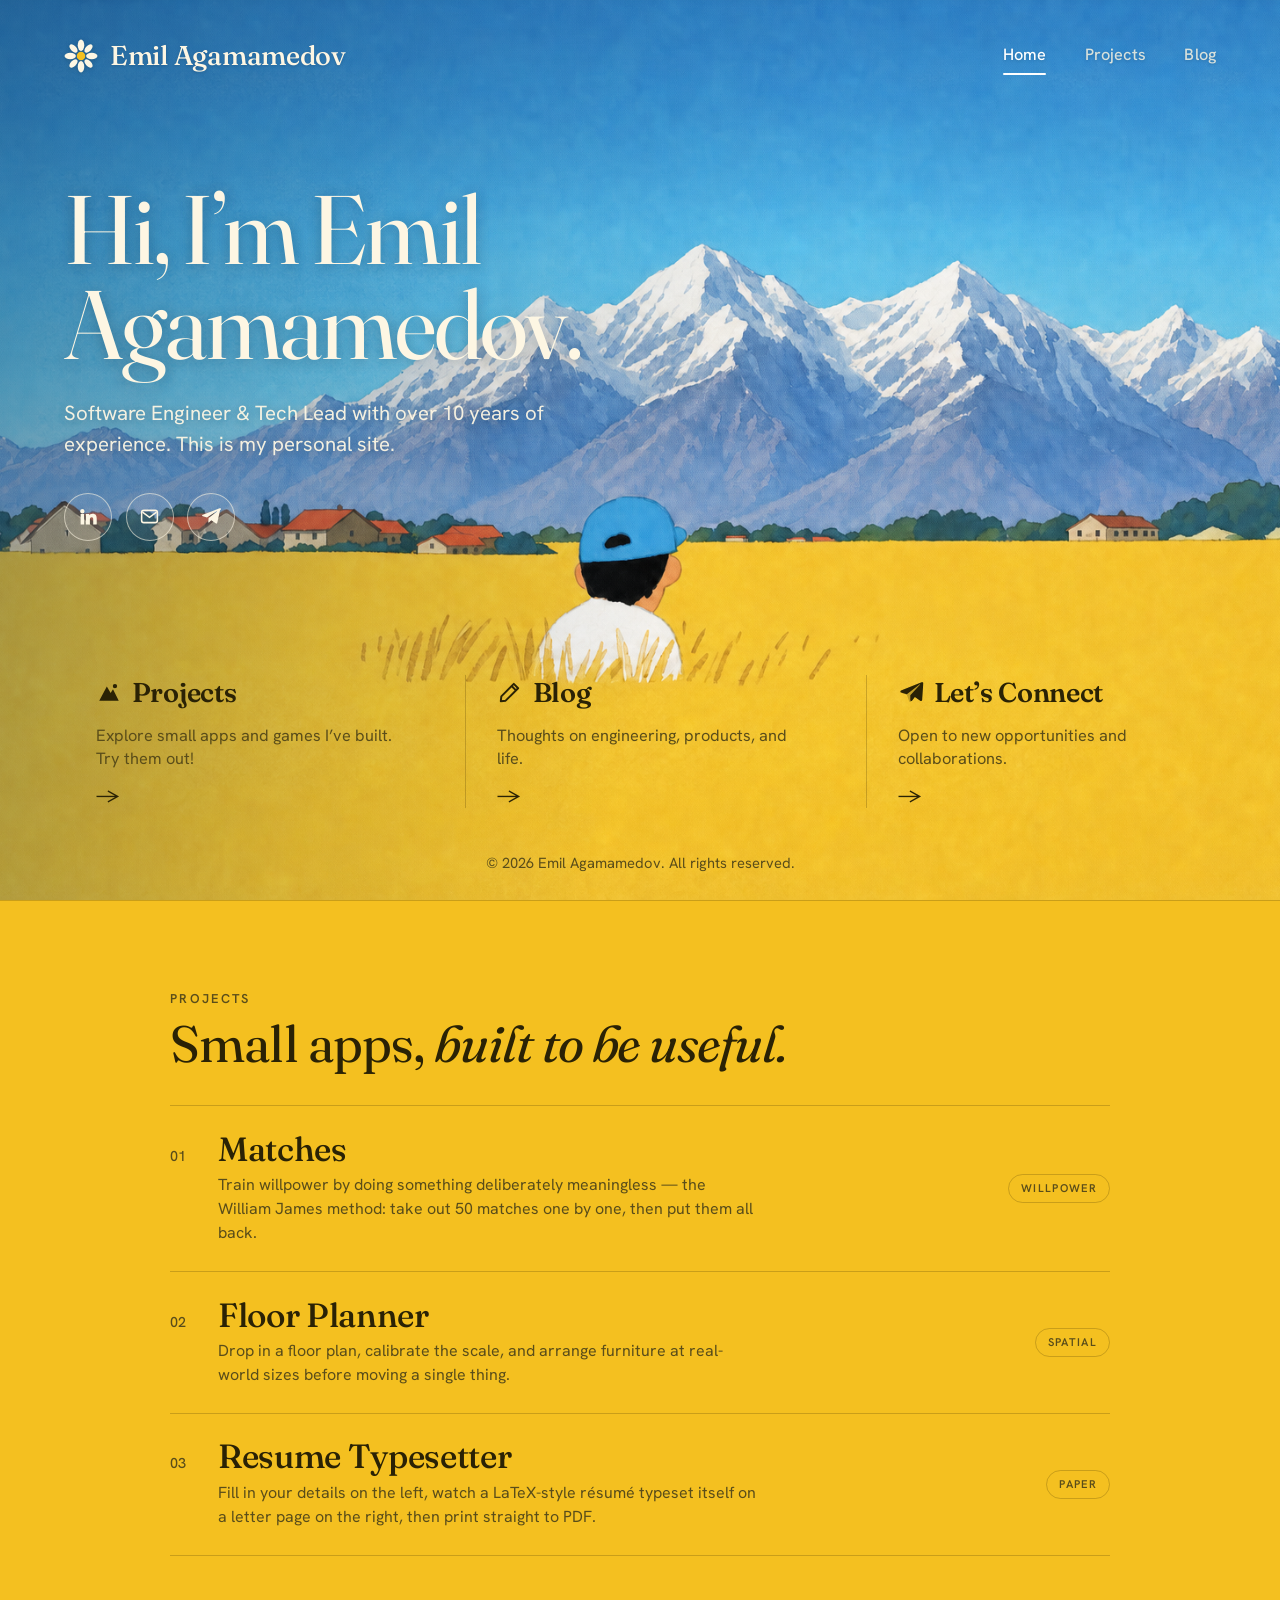
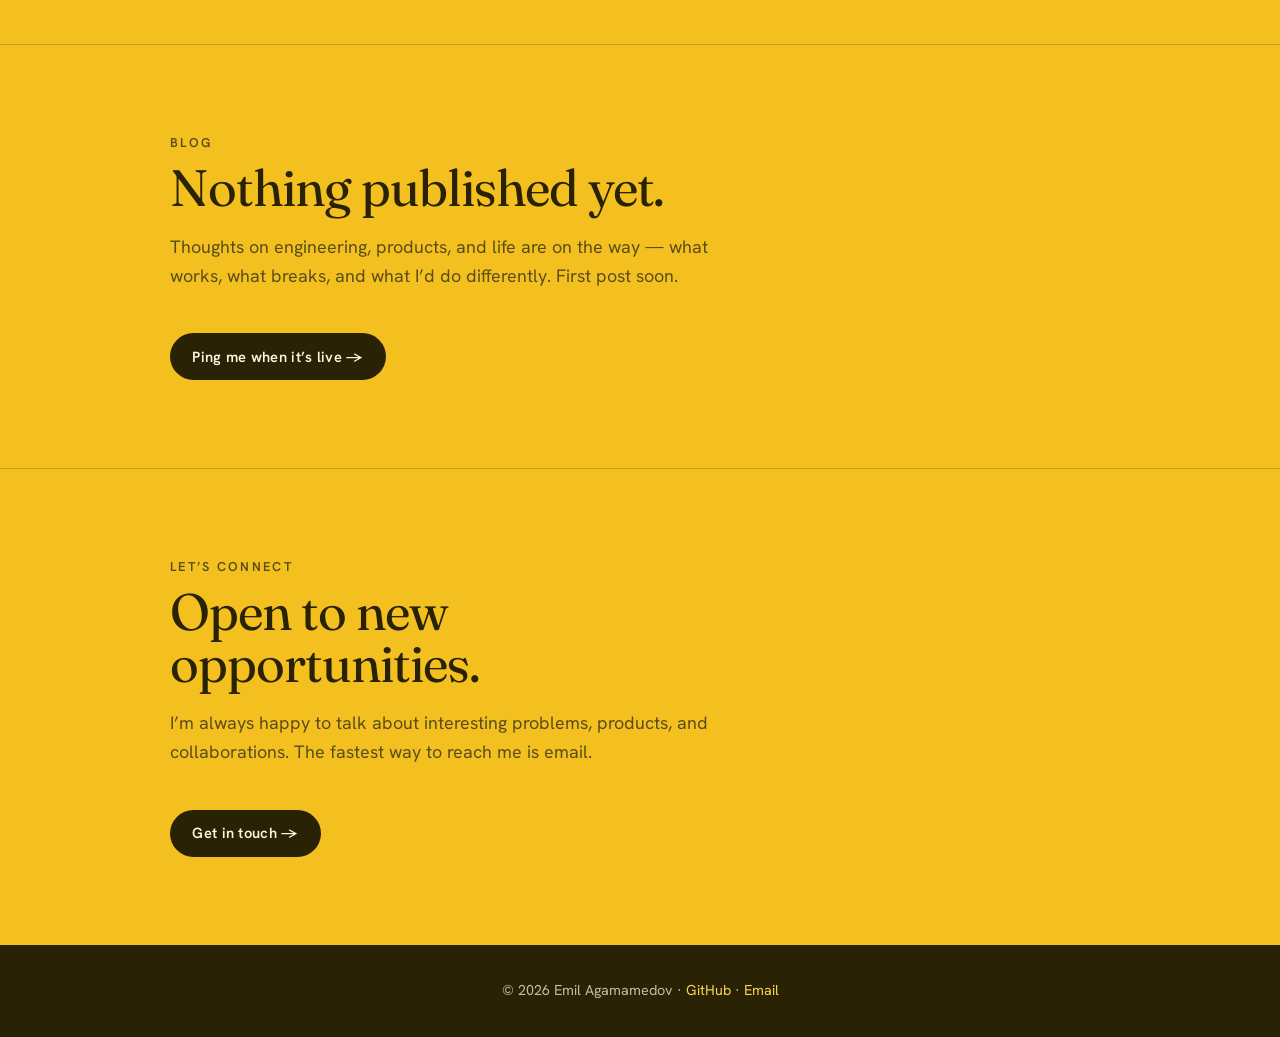
==== index.html @ b5682367 "Use painted illustration as hero background Co-Authored-By: Claude Opus 4.8 <noreply@anthropic.com>" ====
<!DOCTYPE html>
<html lang="en">
<head>
  <meta charset="UTF-8" />
  <meta name="viewport" content="width=device-width, initial-scale=1.0" />
  <title>Emil Agamamedov — Software Engineer</title>
  <meta name="description" content="Emil Agamamedov, Software Engineer with over 10 years of experience. Personal site with small web apps and a blog." />
  <link rel="preconnect" href="https://fonts.googleapis.com" />
  <link rel="preconnect" href="https://fonts.gstatic.com" crossorigin />
  <link href="https://fonts.googleapis.com/css2?family=Fraunces:ital,opsz,wght@0,9..144,400;0,9..144,500;0,9..144,600;1,9..144,400&family=Hanken+Grotesk:wght@400;500;600&display=swap" rel="stylesheet" />
  <style>
    :root {
      --sky-1: #2f8fce;
      --sky-2: #4aa3d8;
      --sky-3: #7cc0e4;
      --gold: #f4c020;
      --gold-deep: #e8ad12;
      --gold-pale: #f7d24f;
      --ink: #2a2205;
      --ink-soft: #5a4d1a;
      --cream: #fdf6e3;
      --line-gold: rgba(90, 70, 8, 0.28);
      --ff-display: "Fraunces", Georgia, serif;
      --ff-body: "Hanken Grotesk", system-ui, sans-serif;
    }
    * { box-sizing: border-box; }
    html { -webkit-text-size-adjust: 100%; scroll-behavior: smooth; }
    body {
      margin: 0;
      color: var(--ink);
      font-family: var(--ff-body);
      font-size: 17px;
      line-height: 1.5;
      background: var(--gold);
      -webkit-font-smoothing: antialiased;
      text-rendering: optimizeLegibility;
    }
    a { color: inherit; }

    /* ---------- HERO ---------- */
    .hero {
      position: relative;
      min-height: 100svh;
      display: flex;
      flex-direction: column;
      overflow: hidden;
      isolation: isolate;
      background-image: url("assets/background.png");
      background-size: cover;
      background-position: center top;
      background-repeat: no-repeat;
    }
    /* readability scrims: darken the sky top-left, warm the gold band */
    .hero::before {
      content: "";
      position: absolute; inset: 0; z-index: 0;
      pointer-events: none;
      background:
        linear-gradient(105deg, rgba(20, 60, 95, 0.42) 0%, rgba(20, 60, 95, 0.12) 34%, rgba(20, 60, 95, 0) 55%),
        linear-gradient(180deg, rgba(20, 60, 95, 0.22) 0%, rgba(20, 60, 95, 0) 26%);
    }

    /* ---------- top nav ---------- */
    .nav {
      position: relative;
      z-index: 3;
      display: flex;
      align-items: center;
      justify-content: space-between;
      gap: 1rem;
      padding: clamp(1.3rem, 3.4vw, 2.2rem) clamp(1.4rem, 5vw, 4rem);
    }
    .brand {
      display: inline-flex;
      align-items: center;
      gap: 0.75rem;
      text-decoration: none;
      color: var(--cream);
    }
    .brand svg { width: 34px; height: 34px; flex: none; filter: drop-shadow(0 1px 2px rgba(0,0,0,.18)); }
    .brand span {
      font-family: var(--ff-display);
      font-weight: 500;
      font-size: clamp(1.35rem, 2.4vw, 1.7rem);
      letter-spacing: -0.01em;
      text-shadow: 0 1px 3px rgba(20, 45, 70, 0.25);
    }
    .menu { display: flex; align-items: center; gap: clamp(1.4rem, 3vw, 3rem); }
    .menu a {
      text-decoration: none;
      color: rgba(253, 246, 227, 0.82);
      font-weight: 500;
      font-size: 1.02rem;
      letter-spacing: 0.01em;
      padding: 0.2rem 0;
      position: relative;
      text-shadow: 0 1px 3px rgba(20, 45, 70, 0.22);
      transition: color 0.2s ease;
    }
    .menu a:hover { color: #fff; }
    .menu a[aria-current="page"] { color: #fff; }
    .menu a::after {
      content: "";
      position: absolute; left: 0; right: 0; bottom: -4px; height: 2px;
      background: currentColor; border-radius: 2px;
      transform: scaleX(0); transform-origin: center;
      transition: transform 0.28s cubic-bezier(0.2,0.7,0.2,1);
    }
    .menu a:hover::after, .menu a[aria-current="page"]::after { transform: scaleX(1); }

    /* ---------- hero copy ---------- */
    .hero-body {
      position: relative;
      z-index: 3;
      flex: 1;
      padding: clamp(1rem, 4vw, 2.4rem) clamp(1.4rem, 5vw, 4rem) 0;
    }
    .hero-title {
      margin: clamp(1rem, 4vw, 2rem) 0 0;
      max-width: 12ch;
      font-family: var(--ff-display);
      font-optical-sizing: auto;
      font-weight: 400;
      font-size: clamp(2.9rem, 7.6vw, 6.4rem);
      line-height: 0.98;
      letter-spacing: -0.02em;
      color: var(--cream);
      text-shadow: 0 2px 14px rgba(18, 42, 66, 0.32);
    }
    .hero-sub {
      margin: clamp(1.1rem, 2.6vw, 1.6rem) 0 0;
      max-width: 30rem;
      font-size: clamp(1.05rem, 1.7vw, 1.28rem);
      line-height: 1.5;
      color: rgba(253, 246, 227, 0.94);
      text-shadow: 0 1px 8px rgba(18, 42, 66, 0.3);
    }
    .socials {
      display: flex;
      gap: 0.85rem;
      margin-top: clamp(1.5rem, 3vw, 2.1rem);
    }
    .socials a {
      display: grid;
      place-items: center;
      width: 48px; height: 48px;
      border-radius: 50%;
      color: var(--cream);
      border: 1.5px solid rgba(253, 246, 227, 0.55);
      background: rgba(255, 255, 255, 0.08);
      -webkit-backdrop-filter: blur(2px);
      backdrop-filter: blur(2px);
      transition: transform 0.2s ease, background 0.2s ease, border-color 0.2s ease;
    }
    .socials a:hover {
      transform: translateY(-3px);
      background: rgba(255, 255, 255, 0.2);
      border-color: rgba(253, 246, 227, 0.9);
    }
    .socials svg { width: 21px; height: 21px; }

    /* ---------- feature cards on the gold band ---------- */
    .cards {
      position: relative;
      z-index: 3;
      display: grid;
      grid-template-columns: repeat(3, 1fr);
      gap: clamp(1.4rem, 4vw, 3.4rem);
      align-items: start;
      padding: clamp(2rem, 5vw, 3rem) clamp(1.4rem, 5vw, 4rem) clamp(1.4rem, 3vw, 2rem);
    }
    .card {
      position: relative;
      display: block;
      text-decoration: none;
      color: var(--ink);
      padding-left: clamp(1.2rem, 3vw, 2rem);
    }
    .cards .card + .card::before {
      content: "";
      position: absolute;
      left: 0; top: 0.2rem; bottom: 0.2rem;
      width: 1px;
      background: var(--line-gold);
    }
    .card-head {
      display: flex;
      align-items: center;
      gap: 0.6rem;
      margin-bottom: 0.7rem;
    }
    .card-head svg { width: 26px; height: 26px; flex: none; }
    .card-head h3 {
      margin: 0;
      font-family: var(--ff-display);
      font-weight: 600;
      font-size: clamp(1.35rem, 2.4vw, 1.7rem);
      letter-spacing: -0.01em;
    }
    .card p {
      margin: 0;
      max-width: 20rem;
      font-size: 1.02rem;
      line-height: 1.45;
      color: var(--ink-soft);
    }
    .card .go {
      display: inline-block;
      margin-top: 0.9rem;
      font-size: 1.35rem;
      line-height: 1;
      transform: translateX(0);
      transition: transform 0.28s cubic-bezier(0.2,0.7,0.2,1);
    }
    .card:hover .go { transform: translateX(7px); }

    .hero-footer {
      position: relative;
      z-index: 3;
      text-align: center;
      padding: 0.6rem 1rem clamp(1.1rem, 2.5vw, 1.6rem);
      font-size: 0.92rem;
      color: var(--ink-soft);
    }

    /* ---------- projects / blog / connect sections ---------- */
    .section {
      background: var(--gold);
      border-top: 1px solid var(--line-gold);
      padding: clamp(3rem, 8vw, 5.5rem) clamp(1.4rem, 5vw, 4rem);
    }
    .section-inner { max-width: 940px; margin: 0 auto; }
    .kicker {
      margin: 0 0 0.6rem;
      font-weight: 600;
      font-size: 0.8rem;
      letter-spacing: 0.18em;
      text-transform: uppercase;
      color: var(--ink-soft);
    }
    .section h2 {
      margin: 0 0 clamp(1.4rem, 3vw, 2.2rem);
      font-family: var(--ff-display);
      font-weight: 400;
      font-size: clamp(2.1rem, 5vw, 3.2rem);
      line-height: 1.02;
      letter-spacing: -0.02em;
      color: var(--ink);
    }
    .section h2 em { font-style: italic; }

    .entry {
      position: relative;
      display: grid;
      grid-template-columns: auto 1fr auto;
      align-items: baseline;
      column-gap: clamp(1rem, 4vw, 2rem);
      padding: clamp(1.2rem, 3vw, 1.6rem) 0;
      border-top: 1px solid var(--line-gold);
      text-decoration: none;
      color: var(--ink);
      transition: padding-left 0.32s cubic-bezier(0.2,0.7,0.2,1);
    }
    .entry:last-child { border-bottom: 1px solid var(--line-gold); }
    .entry:hover { padding-left: 0.7rem; }
    .entry-no {
      font-variant-numeric: tabular-nums;
      font-weight: 500;
      font-size: 0.9rem;
      color: var(--ink-soft);
      padding-top: 0.5rem;
    }
    .entry-name {
      display: block;
      font-family: var(--ff-display);
      font-weight: 500;
      font-size: clamp(1.5rem, 4vw, 2.1rem);
      line-height: 1.05;
      letter-spacing: -0.01em;
    }
    .entry-desc {
      display: block;
      margin-top: 0.4rem;
      font-size: 1rem;
      line-height: 1.5;
      color: var(--ink-soft);
      max-width: 34rem;
    }
    .entry-tag {
      align-self: center;
      font-weight: 600;
      font-size: 0.7rem;
      letter-spacing: 0.12em;
      text-transform: uppercase;
      color: var(--ink-soft);
      border: 1px solid var(--line-gold);
      border-radius: 999px;
      padding: 0.32rem 0.75rem;
      white-space: nowrap;
    }
    .entry .arrow {
      position: absolute; right: 0.1rem; top: 50%;
      transform: translateY(-50%) translateX(-6px);
      font-size: 1.2rem; color: var(--ink-soft); opacity: 0;
      transition: opacity 0.25s ease, transform 0.3s cubic-bezier(0.2,0.7,0.2,1);
    }
    .entry:hover .arrow { opacity: 1; transform: translateY(-50%) translateX(0); }
    @media (max-width: 620px) {
      .entry { grid-template-columns: auto 1fr; }
      .entry-tag { grid-column: 2; justify-self: start; margin-top: 0.6rem; }
      .entry .arrow { display: none; }
    }

    .prose { max-width: 34rem; font-size: 1.12rem; line-height: 1.62; color: var(--ink-soft); }
    .prose h2 { color: var(--ink); }
    .cta {
      display: inline-flex;
      align-items: center;
      gap: 0.5rem;
      margin-top: 1.6rem;
      font-weight: 600;
      font-size: 0.92rem;
      letter-spacing: 0.02em;
      text-decoration: none;
      color: var(--cream);
      background: var(--ink);
      border-radius: 999px;
      padding: 0.72rem 1.4rem;
      transition: transform 0.2s ease, background 0.2s ease;
    }
    .cta:hover { transform: translateY(-2px); background: #3a2f08; }

    .site-footer {
      background: var(--ink);
      color: rgba(253, 246, 227, 0.72);
      text-align: center;
      padding: 2.2rem 1.4rem;
      font-size: 0.9rem;
    }
    .site-footer a { color: var(--gold-pale); text-decoration: none; }
    .site-footer a:hover { text-decoration: underline; }

    @media (max-width: 780px) {
      .cards { grid-template-columns: 1fr; gap: 1.5rem; }
      .cards .card + .card::before { display: none; }
      .card { padding-left: 0; }
    }
    @media (max-width: 560px) {
      .menu { gap: 1rem; font-size: 0.95rem; }
      .brand span { font-size: 1.2rem; }
    }

    @media (prefers-reduced-motion: no-preference) {
      .reveal { opacity: 0; transform: translateY(14px); animation: rise 0.9s cubic-bezier(0.2,0.7,0.2,1) forwards; }
      @keyframes rise { to { opacity: 1; transform: none; } }
    }
  </style>
</head>
<body>

  <!-- ============ HERO ============ -->
  <header class="hero" id="home">
    <!-- nav -->
    <nav class="nav reveal">
      <a class="brand" href="#home" aria-label="Emil Agamamedov — home">
        <svg viewBox="0 0 24 24" fill="none" aria-hidden="true">
          <g fill="#fdf6e3">
            <ellipse cx="12" cy="4.4" rx="2.3" ry="4"/>
            <ellipse cx="12" cy="19.6" rx="2.3" ry="4"/>
            <ellipse cx="4.4" cy="12" rx="4" ry="2.3"/>
            <ellipse cx="19.6" cy="12" rx="4" ry="2.3"/>
            <ellipse cx="6.7" cy="6.7" rx="3.6" ry="2" transform="rotate(45 6.7 6.7)"/>
            <ellipse cx="17.3" cy="17.3" rx="3.6" ry="2" transform="rotate(45 17.3 17.3)"/>
            <ellipse cx="17.3" cy="6.7" rx="3.6" ry="2" transform="rotate(-45 17.3 6.7)"/>
            <ellipse cx="6.7" cy="17.3" rx="3.6" ry="2" transform="rotate(-45 6.7 17.3)"/>
          </g>
          <circle cx="12" cy="12" r="3" fill="#f4c020"/>
        </svg>
        <span>Emil Agamamedov</span>
      </a>
      <div class="menu">
        <a href="#home" aria-current="page">Home</a>
        <a href="#projects">Projects</a>
        <a href="#blog">Blog</a>
      </div>
    </nav>

    <!-- copy -->
    <div class="hero-body">
      <h1 class="hero-title reveal" style="animation-delay:.08s">Hi, I&rsquo;m Emil Agamamedov.</h1>
      <p class="hero-sub reveal" style="animation-delay:.16s">
        Software Engineer &amp; Tech Lead with over 10 years of experience. This is my personal site.
      </p>
      <div class="socials reveal" style="animation-delay:.24s">
        <a href="https://www.linkedin.com/in/emilagamam/" target="_blank" rel="noopener" aria-label="LinkedIn">
          <svg viewBox="0 0 24 24" fill="currentColor" aria-hidden="true"><path d="M4.98 3.5a2.5 2.5 0 1 1 0 5 2.5 2.5 0 0 1 0-5zM3 9h4v12H3V9zm6 0h3.8v1.7h.05c.53-.95 1.83-1.95 3.77-1.95 4.03 0 4.78 2.5 4.78 5.75V21h-4v-5.3c0-1.27-.02-2.9-1.77-2.9-1.77 0-2.04 1.38-2.04 2.8V21H9V9z"/></svg>
        </a>
        <a href="mailto:emilagamamedov@gmail.com" aria-label="Email">
          <svg viewBox="0 0 24 24" fill="none" stroke="currentColor" stroke-width="1.8" aria-hidden="true"><rect x="3" y="5" width="18" height="14" rx="2.5"/><path d="M4 7l8 6 8-6"/></svg>
        </a>
        <a href="https://t.me/emil_hacker" target="_blank" rel="noopener" aria-label="Telegram">
          <svg viewBox="0 0 24 24" fill="currentColor" aria-hidden="true"><path d="M21.9 4.3 18.6 19c-.24 1.1-.9 1.37-1.82.85l-5.03-3.7-2.43 2.34c-.27.27-.5.5-1.02.5l.36-5.14L18.02 6.5c.4-.36-.09-.56-.63-.2L6.85 13.2l-4.9-1.53c-1.07-.34-1.09-1.07.22-1.58l19.16-7.4c.89-.33 1.67.2 1.57 1.6z"/></svg>
        </a>
      </div>
    </div>

    <!-- feature cards -->
    <div class="cards reveal" style="animation-delay:.32s">
      <a class="card" href="#projects">
        <div class="card-head">
          <svg viewBox="0 0 24 24" fill="var(--ink)" aria-hidden="true"><path d="M3 20 10 7l3.5 6 2.2-3.6L21 20H3z"/><circle cx="17.5" cy="6.5" r="2"/></svg>
          <h3>Projects</h3>
        </div>
        <p>Explore small apps and games I&rsquo;ve built. Try them out!</p>
        <span class="go" aria-hidden="true">&rarr;</span>
      </a>
      <a class="card" href="#blog">
        <div class="card-head">
          <svg viewBox="0 0 24 24" fill="none" stroke="var(--ink)" stroke-width="1.8" stroke-linejoin="round" aria-hidden="true"><path d="M15.5 4.5l4 4L8 20l-4.5.5L4 16 15.5 4.5z"/><path d="M13.5 6.5l4 4"/></svg>
          <h3>Blog</h3>
        </div>
        <p>Thoughts on engineering, products, and life.</p>
        <span class="go" aria-hidden="true">&rarr;</span>
      </a>
      <a class="card" href="#connect">
        <div class="card-head">
          <svg viewBox="0 0 24 24" fill="var(--ink)" aria-hidden="true"><path d="M21.5 3 2.6 10.7c-.9.36-.86 1.66.06 1.96l5.5 1.78 2.1 6.2c.3.86 1.48.96 1.9.15l2.7-5.16 5.3 3.9c.72.53 1.75.12 1.9-.77L23 4.2c.16-.98-.7-1.6-1.5-1.2z" opacity=".25"/><path d="M21.9 3.1 2.9 10.6c-.86.34-.83 1.58.05 1.87l5.2 1.7 12-9.3c.2-.16.46.1.3.3l-9.1 9.9v4.4c0 .9 1.1 1.28 1.63.55l2.6-3.5 4.9 3.6c.7.5 1.68.1 1.82-.75L23.3 4.2c.16-.9-.63-1.46-1.4-1.1z"/></svg>
          <h3>Let&rsquo;s Connect</h3>
        </div>
        <p>Open to new opportunities and collaborations.</p>
        <span class="go" aria-hidden="true">&rarr;</span>
      </a>
    </div>

    <div class="hero-footer">© <span id="year"></span> Emil Agamamedov. All rights reserved.</div>
  </header>

  <!-- ============ PROJECTS ============ -->
  <section class="section" id="projects">
    <div class="section-inner">
      <p class="kicker">Projects</p>
      <h2>Small apps, <em>built to be useful.</em></h2>
      <div id="list"></div>
    </div>
  </section>

  <!-- ============ BLOG ============ -->
  <section class="section" id="blog">
    <div class="section-inner">
      <p class="kicker">Blog</p>
      <div class="prose">
        <h2 style="font-family:var(--ff-display);font-weight:400;font-size:clamp(2.1rem,5vw,3.2rem);line-height:1.02;letter-spacing:-0.02em;margin:0 0 1.1rem;">Nothing published yet.</h2>
        <p>Thoughts on engineering, products, and life are on the way — what works, what breaks, and what I&rsquo;d do differently. First post soon.</p>
        <a class="cta" href="mailto:emilagamamedov@gmail.com?subject=Notify%20me%20about%20the%20blog">Ping me when it&rsquo;s live &rarr;</a>
      </div>
    </div>
  </section>

  <!-- ============ CONNECT ============ -->
  <section class="section" id="connect">
    <div class="section-inner">
      <p class="kicker">Let&rsquo;s Connect</p>
      <div class="prose">
        <h2 style="font-family:var(--ff-display);font-weight:400;font-size:clamp(2.1rem,5vw,3.2rem);line-height:1.02;letter-spacing:-0.02em;margin:0 0 1.1rem;">Open to new opportunities.</h2>
        <p>I&rsquo;m always happy to talk about interesting problems, products, and collaborations. The fastest way to reach me is email.</p>
        <a class="cta" href="mailto:emilagamamedov@gmail.com?subject=Hello%20Emil">Get in touch &rarr;</a>
      </div>
    </div>
  </section>

  <footer class="site-footer">
    © <span id="year2"></span> Emil Agamamedov ·
    <a href="https://github.com/emilskra/my-mini-apps" target="_blank" rel="noopener">GitHub</a> ·
    <a href="mailto:emilagamamedov@gmail.com">Email</a>
  </footer>

  <script>
    // Add a new app by appending an entry here.
    const apps = [
      {
        name: "Matches",
        path: "matches/",
        tag: "Willpower",
        tagline: "Train willpower by doing something deliberately meaningless — the William James method: take out 50 matches one by one, then put them all back.",
      },
      {
        name: "Floor Planner",
        path: "floor_planner/floor-planner.html",
        tag: "Spatial",
        tagline: "Drop in a floor plan, calibrate the scale, and arrange furniture at real-world sizes before moving a single thing.",
      },
      {
        name: "Resume Typesetter",
        path: "resume_builder/",
        tag: "Paper",
        tagline: "Fill in your details on the left, watch a LaTeX-style résumé typeset itself on a letter page on the right, then print straight to PDF.",
      },
    ];

    const list = document.getElementById("list");
    apps.forEach((app, i) => {
      const a = document.createElement("a");
      a.className = "entry";
      a.href = app.path;
      a.innerHTML =
        '<span class="entry-no">' + String(i + 1).padStart(2, "0") + "</span>" +
        '<span class="entry-main">' +
          '<span class="entry-name">' + app.name + "</span>" +
          '<span class="entry-desc">' + app.tagline + "</span>" +
        "</span>" +
        (app.tag ? '<span class="entry-tag">' + app.tag + "</span>" : "") +
        '<span class="arrow" aria-hidden="true">&#8599;</span>';
      list.appendChild(a);
    });

    const y = new Date().getFullYear();
    document.getElementById("year").textContent = y;
    document.getElementById("year2").textContent = y;

    // highlight nav item in view
    const links = document.querySelectorAll(".menu a");
    const map = { home: "#home", projects: "#projects", blog: "#blog" };
    const io = new IntersectionObserver((entries) => {
      entries.forEach((e) => {
        if (!e.isIntersecting) return;
        const id = "#" + e.target.id;
        links.forEach((l) => {
          if (l.getAttribute("href") === id) l.setAttribute("aria-current", "page");
          else if (Object.values(map).includes(l.getAttribute("href"))) l.removeAttribute("aria-current");
        });
      });
    }, { rootMargin: "-45% 0px -45% 0px" });
    ["home", "projects", "blog"].forEach((id) => {
      const el = document.getElementById(id);
      if (el) io.observe(el);
    });
  </script>
</body>
</html>
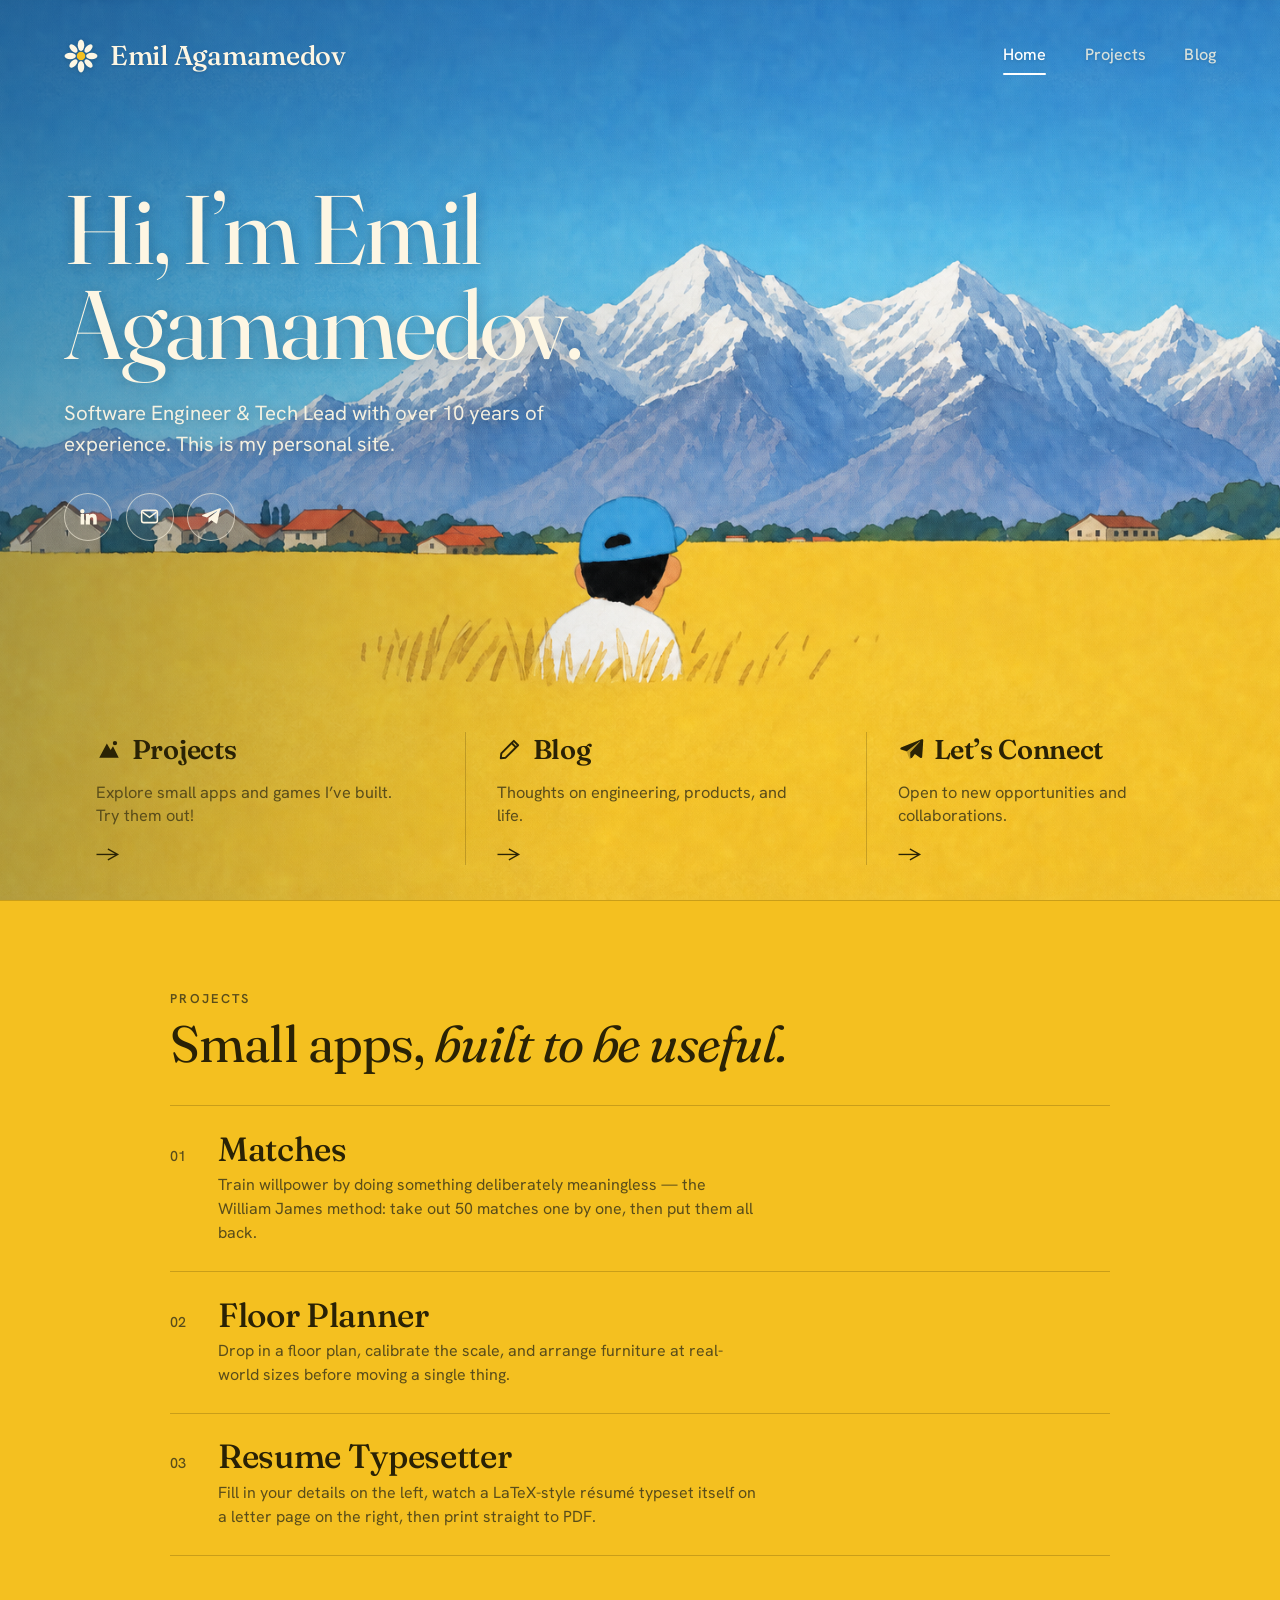
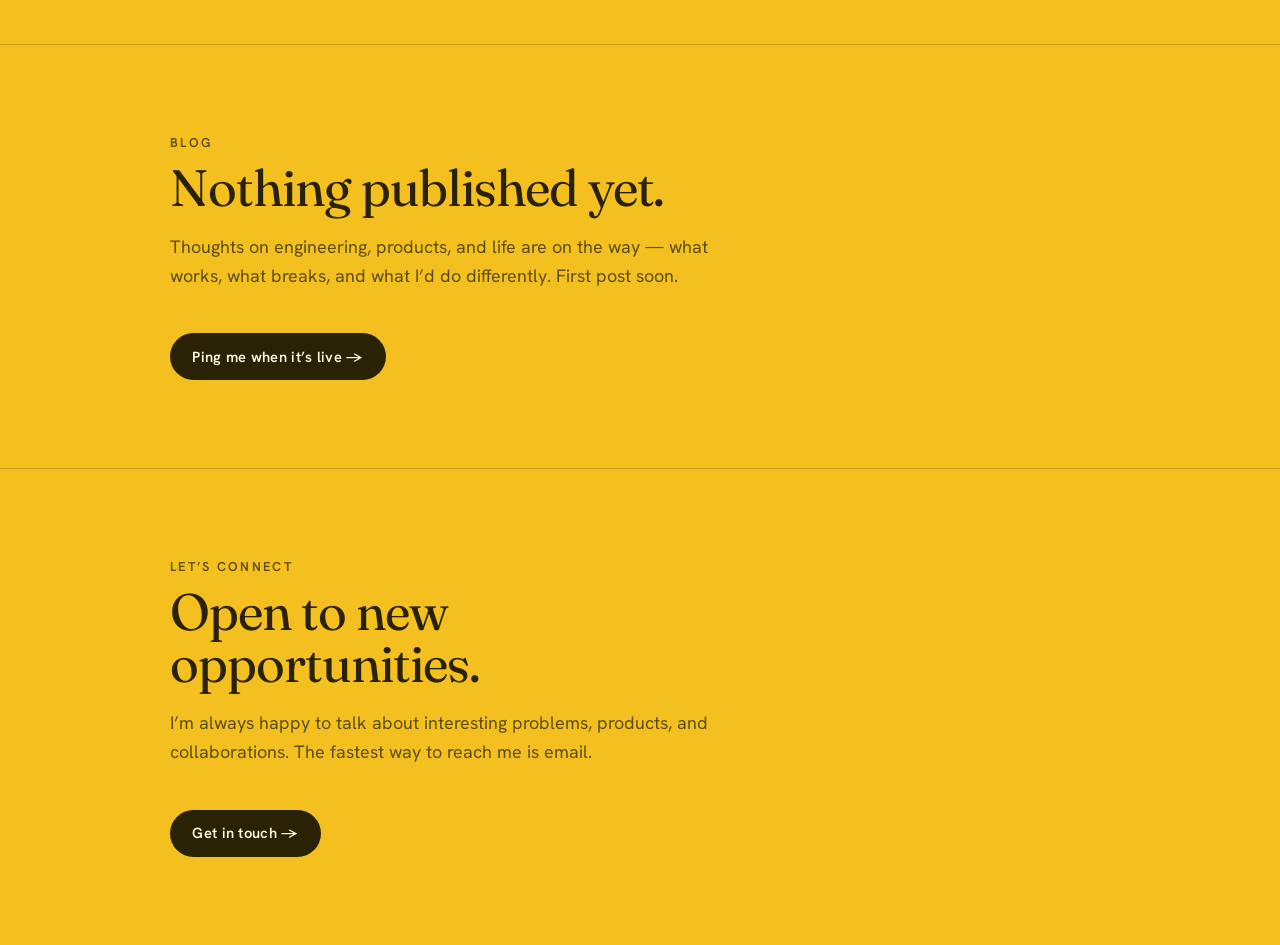
==== commit a80db565: "Remove footers and project tags Co-Authored-By: Claude Opus 4.8 <noreply@anthropic.com>" ====
--- a/index.html
+++ b/index.html
@@ -431,8 +431,6 @@
         <span class="go" aria-hidden="true">&rarr;</span>
       </a>
     </div>
-
-    <div class="hero-footer">© <span id="year"></span> Emil Agamamedov. All rights reserved.</div>
   </header>
 
   <!-- ============ PROJECTS ============ -->
@@ -467,12 +465,6 @@
       </div>
     </div>
   </section>
-
-  <footer class="site-footer">
-    © <span id="year2"></span> Emil Agamamedov ·
-    <a href="https://github.com/emilskra/my-mini-apps" target="_blank" rel="noopener">GitHub</a> ·
-    <a href="mailto:emilagamamedov@gmail.com">Email</a>
-  </footer>
 
   <script>
     // Add a new app by appending an entry here.
@@ -508,14 +500,10 @@
           '<span class="entry-name">' + app.name + "</span>" +
           '<span class="entry-desc">' + app.tagline + "</span>" +
         "</span>" +
-        (app.tag ? '<span class="entry-tag">' + app.tag + "</span>" : "") +
         '<span class="arrow" aria-hidden="true">&#8599;</span>';
       list.appendChild(a);
     });
 
-    const y = new Date().getFullYear();
-    document.getElementById("year").textContent = y;
-    document.getElementById("year2").textContent = y;
 
     // highlight nav item in view
     const links = document.querySelectorAll(".menu a");
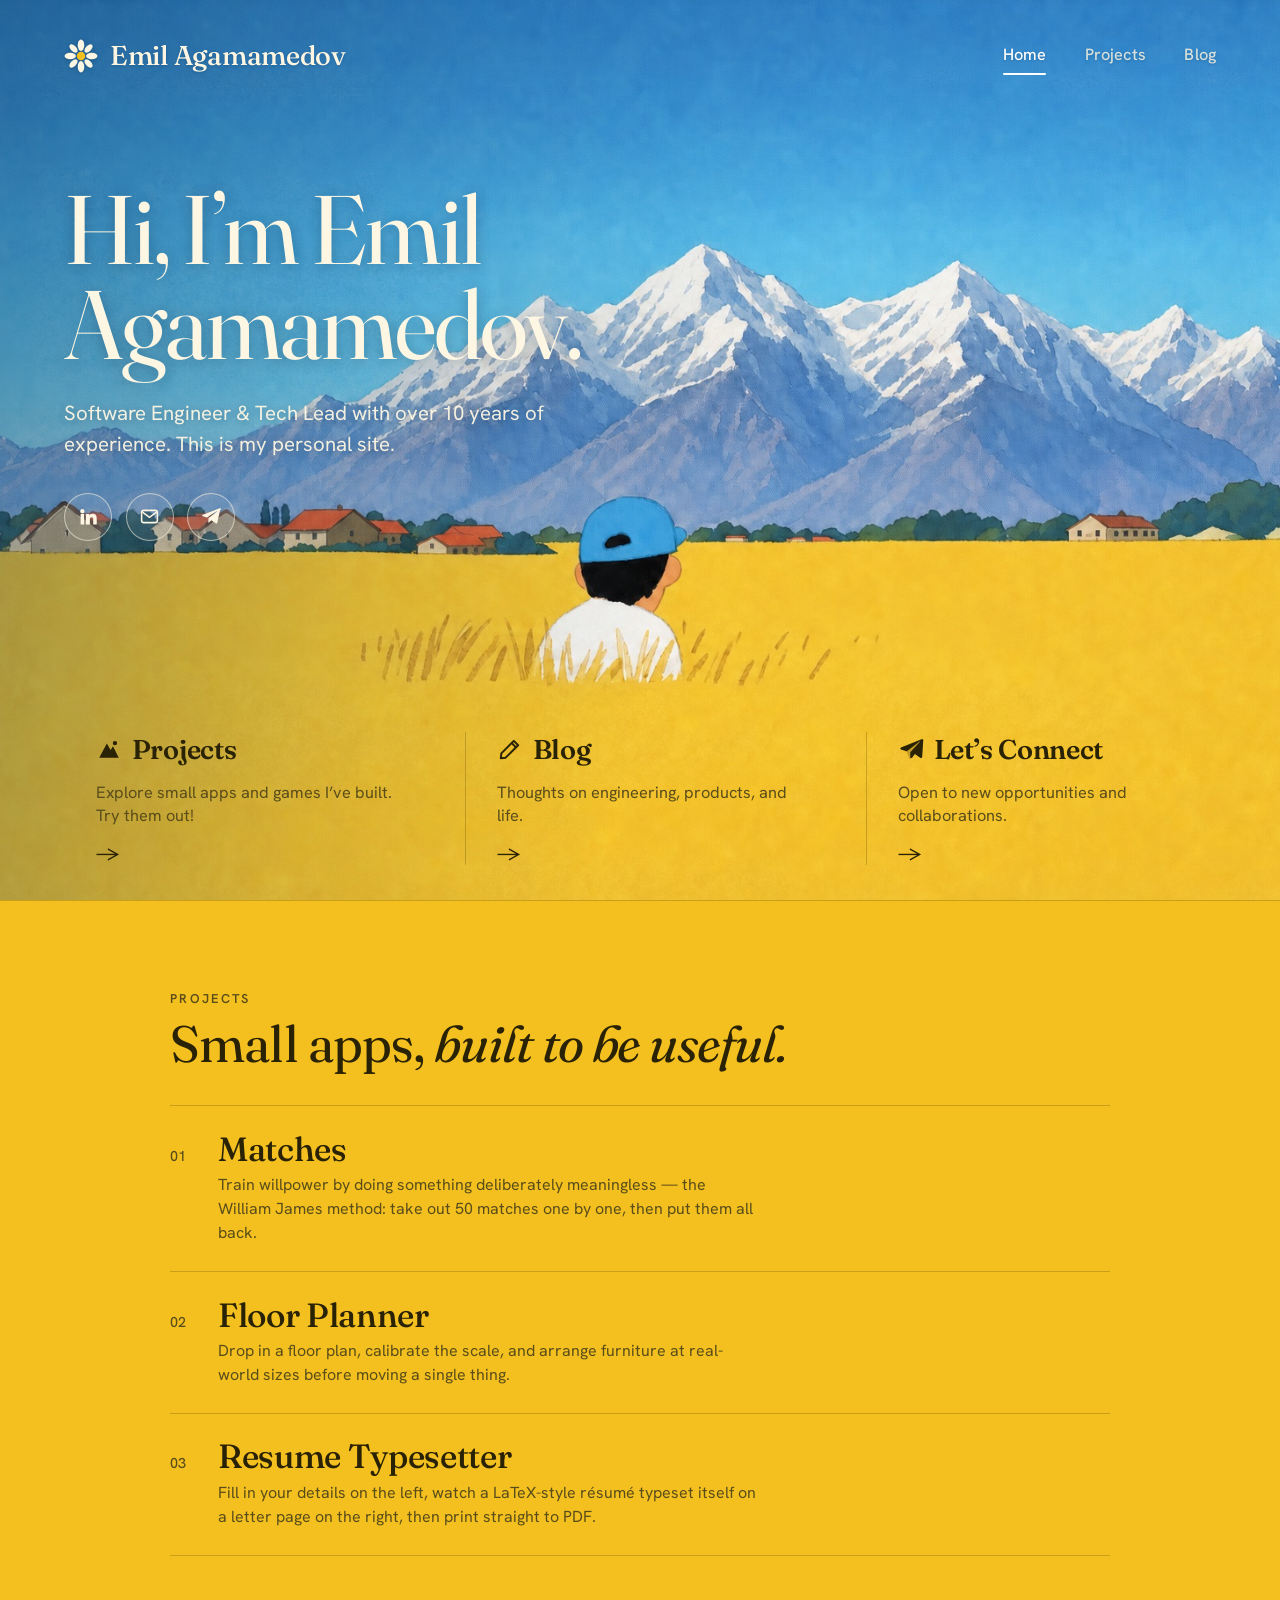
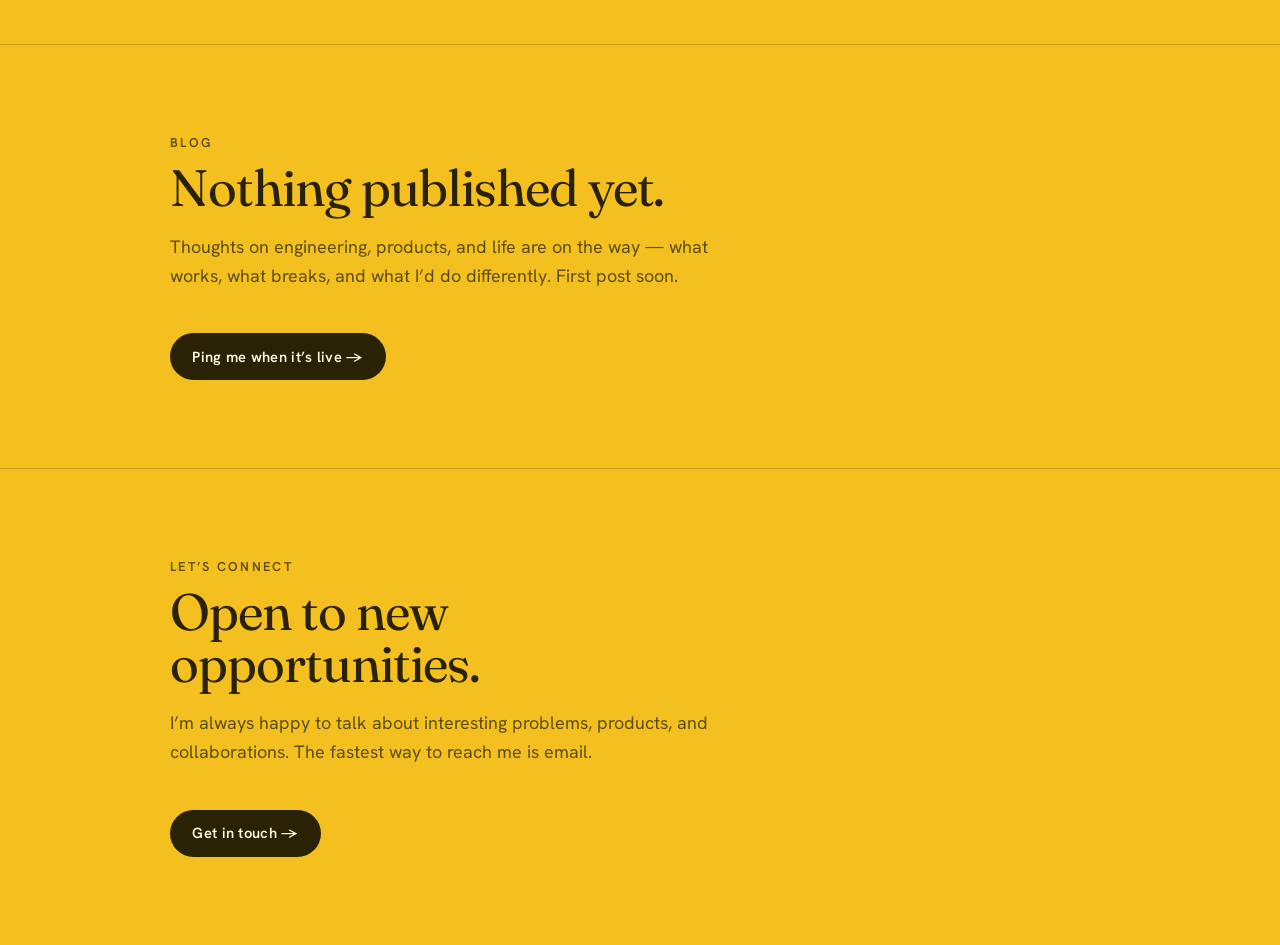
==== commit bc06de97: "Optimize hero background: 2.8MB PNG to 420KB JPEG Co-Authored-By: Claude Opus 4.8 <noreply@anthropic" ====
--- a/index.html
+++ b/index.html
@@ -45,7 +45,7 @@
       flex-direction: column;
       overflow: hidden;
       isolation: isolate;
-      background-image: url("assets/background.png");
+      background-image: url("assets/background.jpg");
       background-size: cover;
       background-position: center top;
       background-repeat: no-repeat;
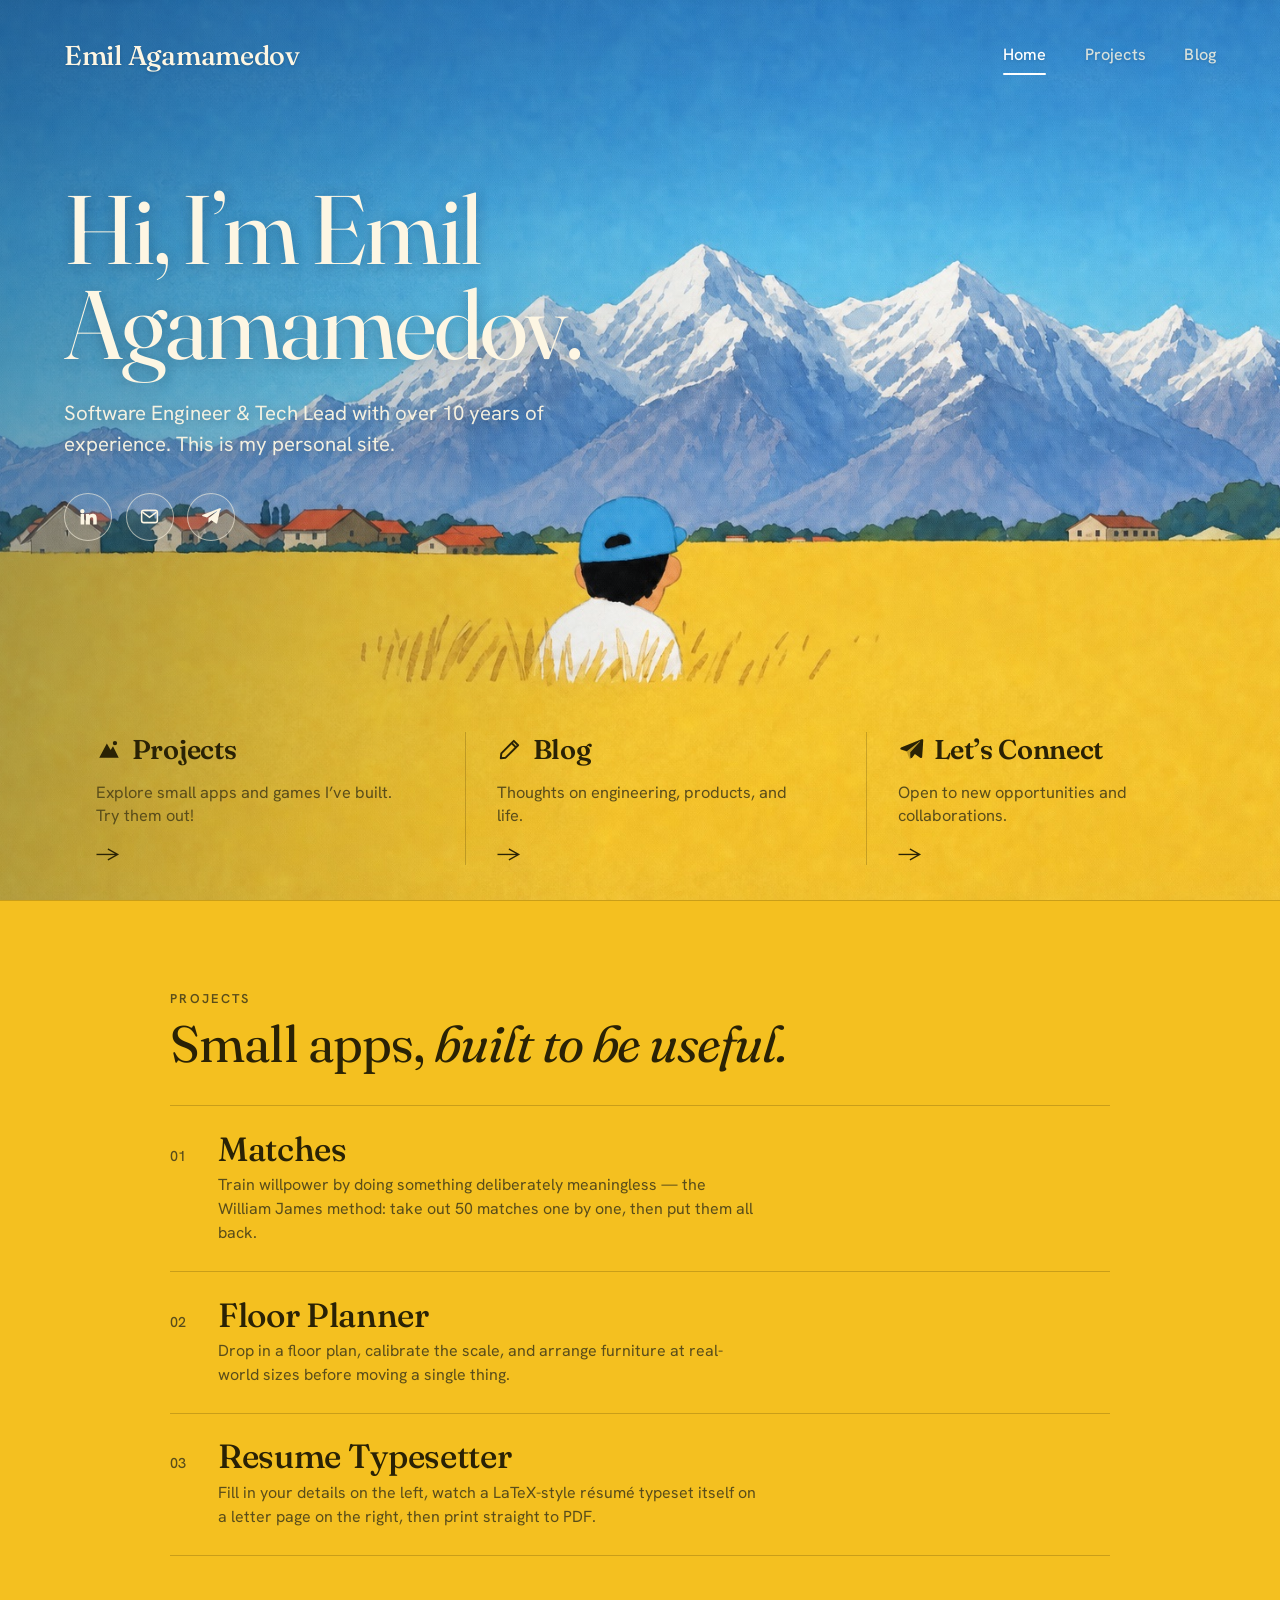
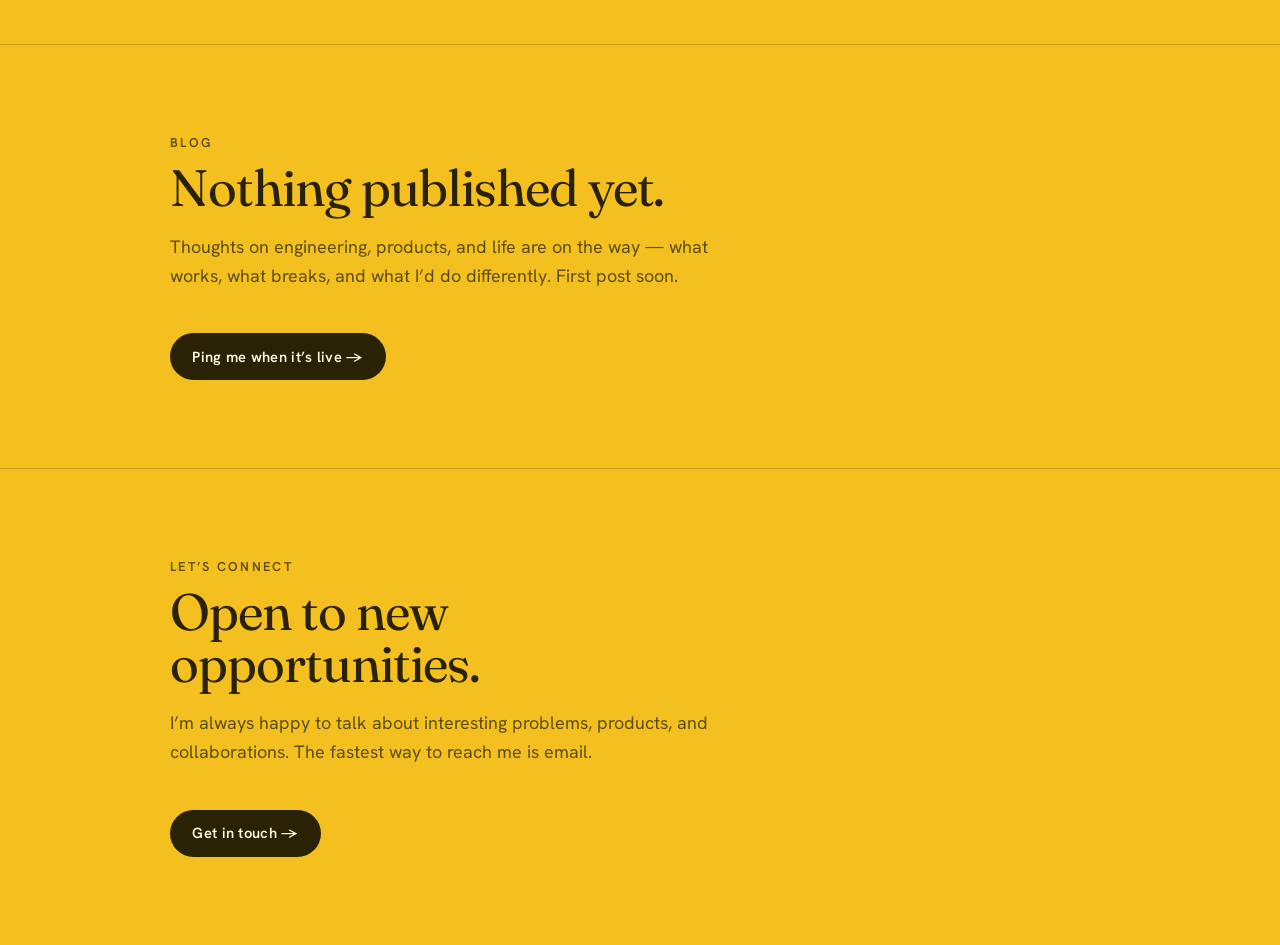
==== commit eba9b75b: "Remove flower logo from nav Co-Authored-By: Claude Opus 4.8 <noreply@anthropic.com>" ====
--- a/index.html
+++ b/index.html
@@ -363,19 +363,6 @@
     <!-- nav -->
     <nav class="nav reveal">
       <a class="brand" href="#home" aria-label="Emil Agamamedov — home">
-        <svg viewBox="0 0 24 24" fill="none" aria-hidden="true">
-          <g fill="#fdf6e3">
-            <ellipse cx="12" cy="4.4" rx="2.3" ry="4"/>
-            <ellipse cx="12" cy="19.6" rx="2.3" ry="4"/>
-            <ellipse cx="4.4" cy="12" rx="4" ry="2.3"/>
-            <ellipse cx="19.6" cy="12" rx="4" ry="2.3"/>
-            <ellipse cx="6.7" cy="6.7" rx="3.6" ry="2" transform="rotate(45 6.7 6.7)"/>
-            <ellipse cx="17.3" cy="17.3" rx="3.6" ry="2" transform="rotate(45 17.3 17.3)"/>
-            <ellipse cx="17.3" cy="6.7" rx="3.6" ry="2" transform="rotate(-45 17.3 6.7)"/>
-            <ellipse cx="6.7" cy="17.3" rx="3.6" ry="2" transform="rotate(-45 6.7 17.3)"/>
-          </g>
-          <circle cx="12" cy="12" r="3" fill="#f4c020"/>
-        </svg>
         <span>Emil Agamamedov</span>
       </a>
       <div class="menu">
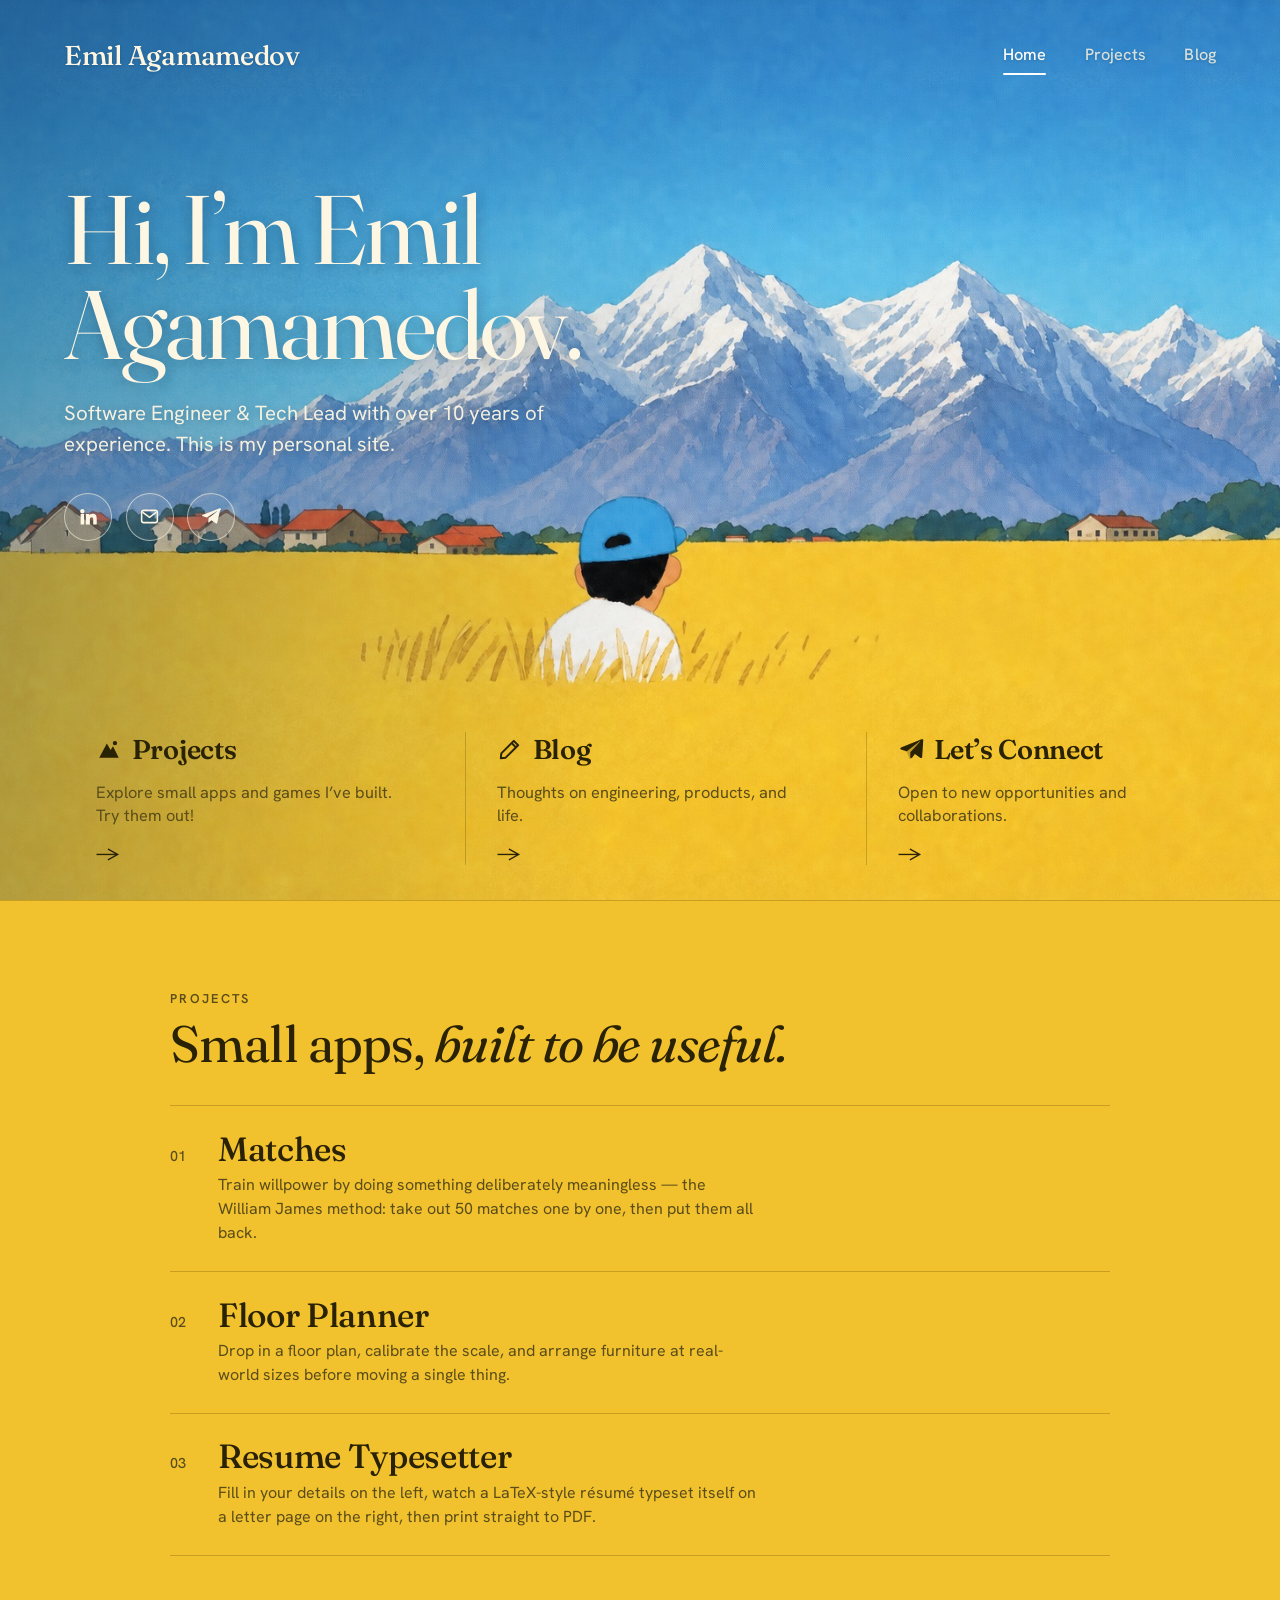
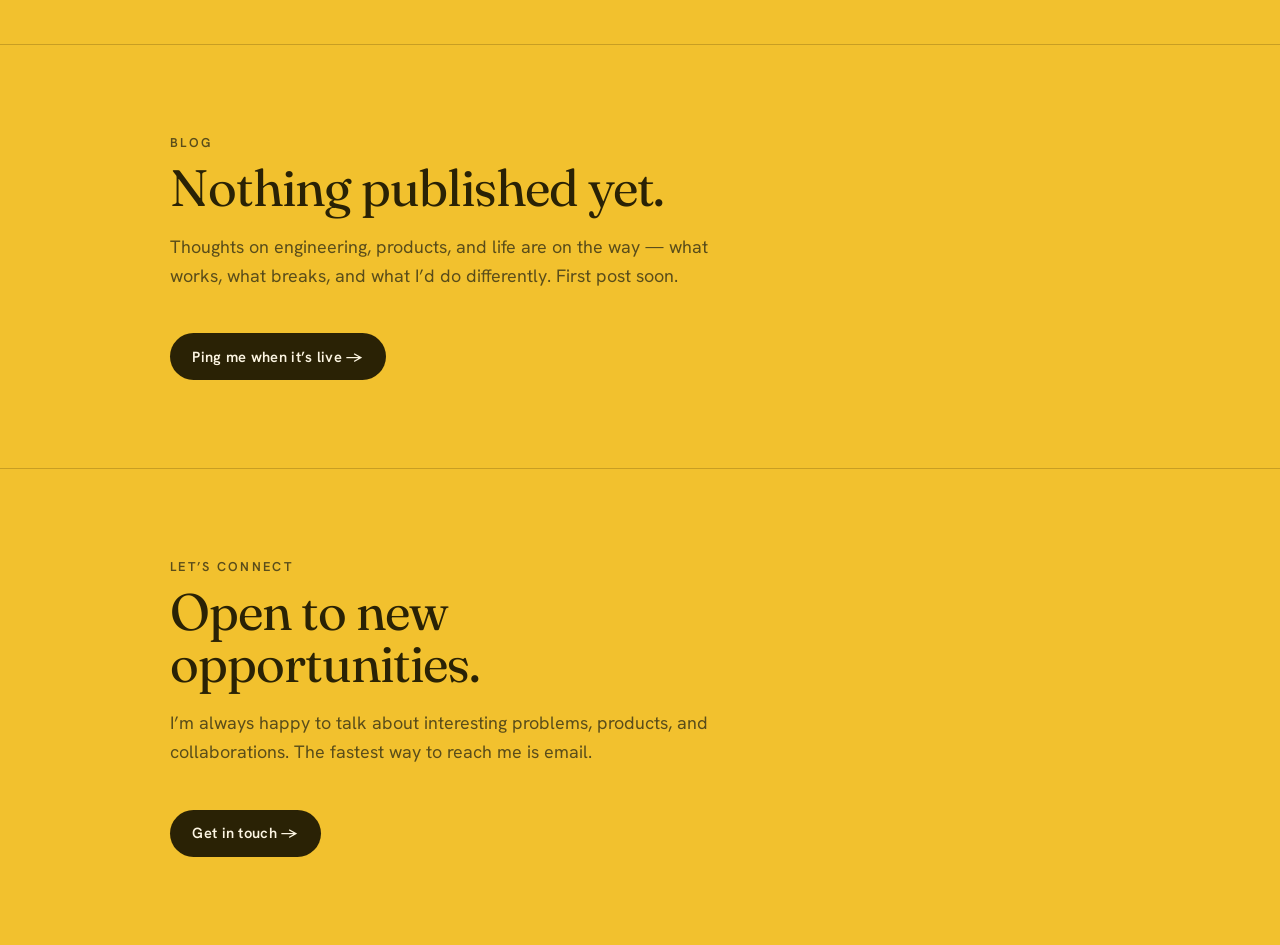
==== commit 9d112e38: "Match section gold to illustration field color Co-Authored-By: Claude Opus 4.8 <noreply@anthropic.co" ====
--- a/index.html
+++ b/index.html
@@ -13,7 +13,7 @@
       --sky-1: #2f8fce;
       --sky-2: #4aa3d8;
       --sky-3: #7cc0e4;
-      --gold: #f4c020;
+      --gold: #f2c12e;
       --gold-deep: #e8ad12;
       --gold-pale: #f7d24f;
       --ink: #2a2205;
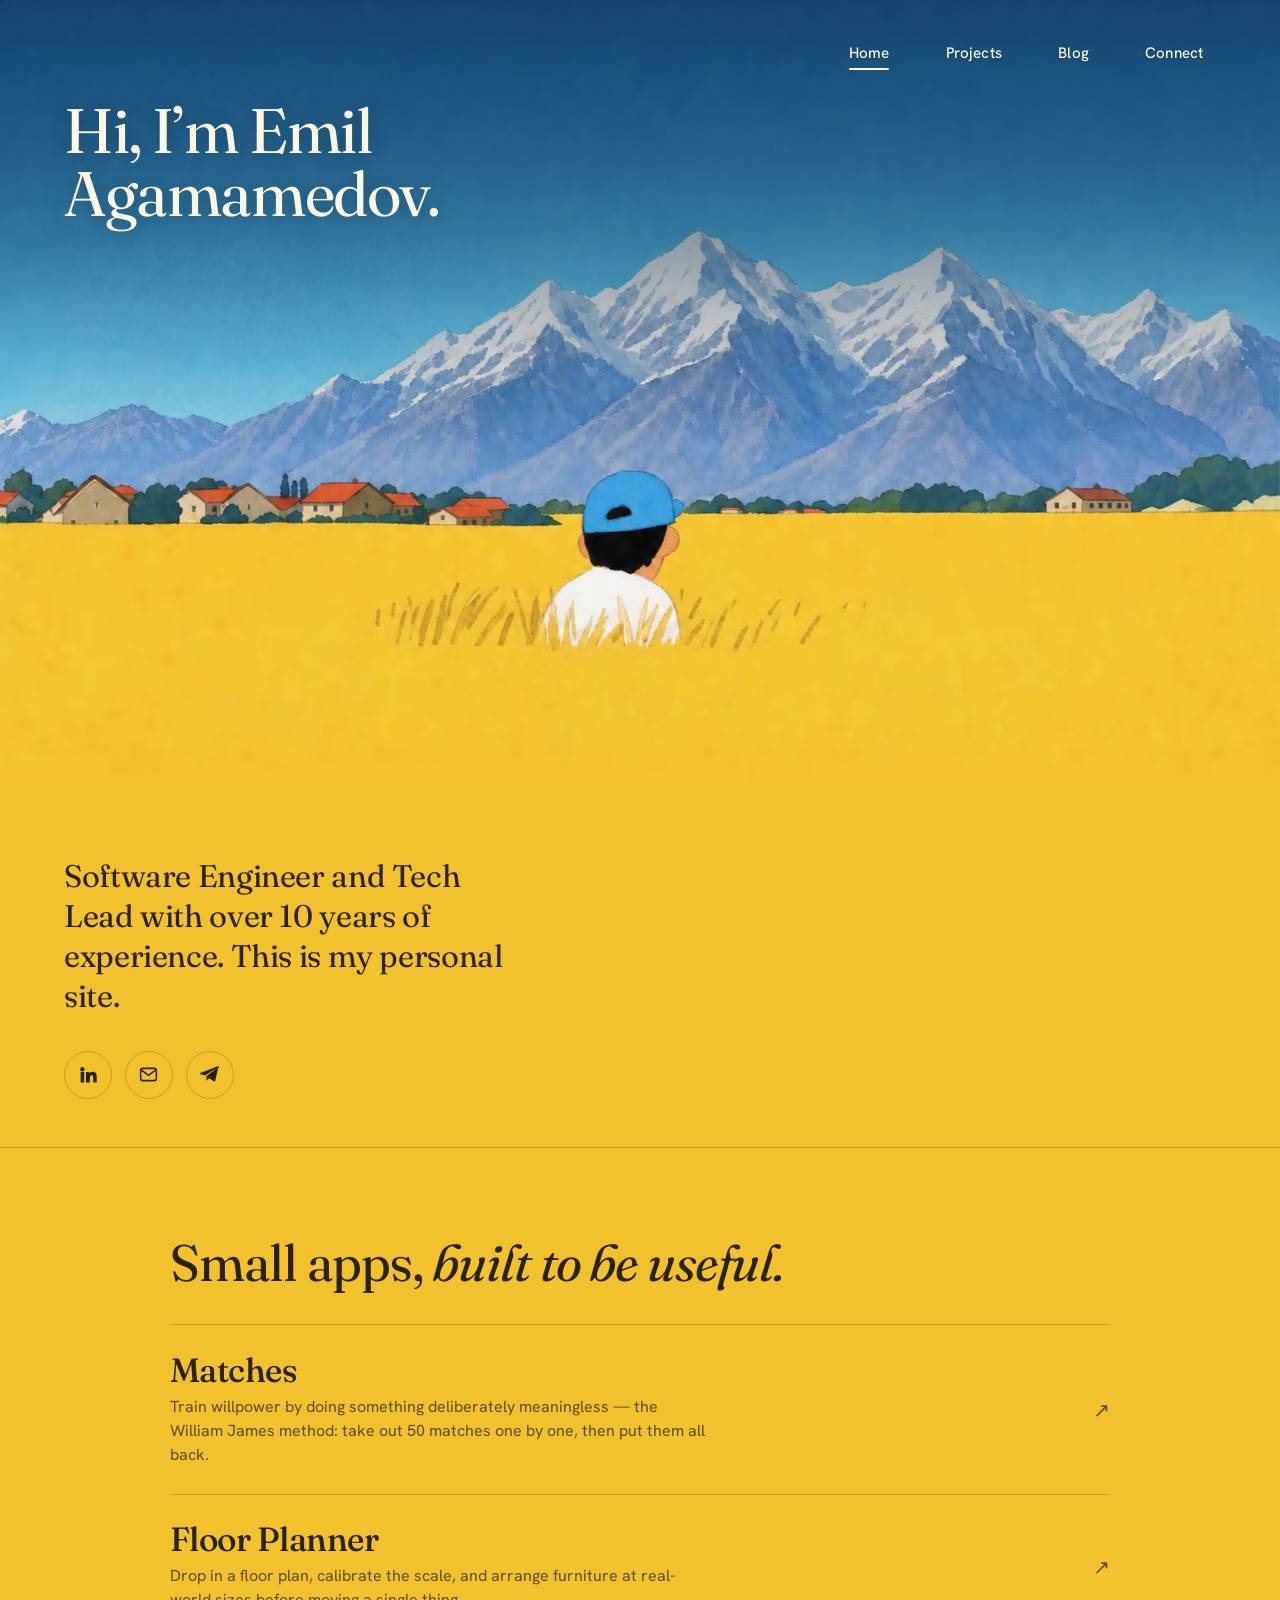
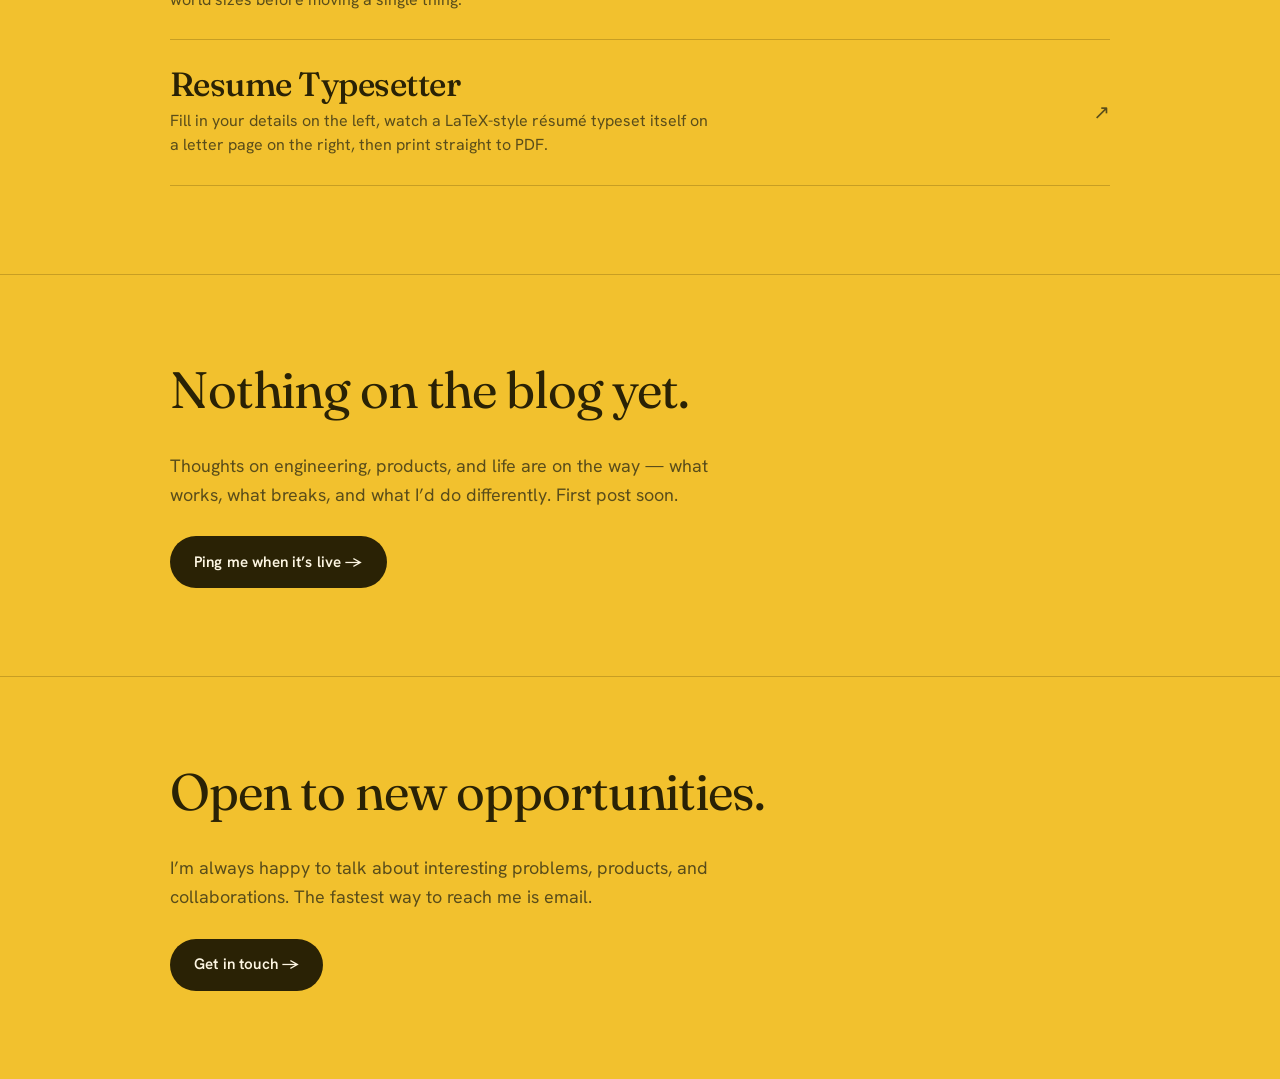
==== commit 1bf85be0: "Fix landing page contrast, responsive crop, and hero weight The audit found one root cause behind mo" ====
--- a/index.html
+++ b/index.html
@@ -2,383 +2,458 @@
 <html lang="en">
 <head>
   <meta charset="UTF-8" />
-  <meta name="viewport" content="width=device-width, initial-scale=1.0" />
+  <meta name="viewport" content="width=device-width, initial-scale=1.0, viewport-fit=cover" />
   <title>Emil Agamamedov — Software Engineer</title>
-  <meta name="description" content="Emil Agamamedov, Software Engineer with over 10 years of experience. Personal site with small web apps and a blog." />
+  <meta name="description" content="Emil Agamamedov, Software Engineer and Tech Lead with over 10 years of experience. Personal site with small web apps you can open and use." />
+  <link rel="canonical" href="https://emiliskra.dev/" />
+  <meta name="theme-color" content="#f2c12e" />
+
+  <!-- social unfurl: LinkedIn and referrals are the main arrival path -->
+  <meta property="og:type" content="website" />
+  <meta property="og:url" content="https://emiliskra.dev/" />
+  <meta property="og:title" content="Emil Agamamedov — Software Engineer" />
+  <meta property="og:description" content="Software Engineer and Tech Lead with over 10 years of experience. A small workshop of web apps you can open and use." />
+  <meta property="og:image" content="https://emiliskra.dev/assets/hero-wide-1152.jpg" />
+  <meta property="og:image:width" content="1152" />
+  <meta property="og:image:height" content="768" />
+  <meta property="og:image:alt" content="Painted illustration of a boy in a blue cap sitting in a golden field, looking toward snow-capped mountains." />
+  <meta name="twitter:card" content="summary_large_image" />
+  <meta name="twitter:title" content="Emil Agamamedov — Software Engineer" />
+  <meta name="twitter:description" content="Software Engineer and Tech Lead with over 10 years of experience. A small workshop of web apps you can open and use." />
+  <meta name="twitter:image" content="https://emiliskra.dev/assets/hero-wide-1152.jpg" />
+
+  <link rel="icon" href="data:image/svg+xml,<svg xmlns='http://www.w3.org/2000/svg' viewBox='0 0 32 32'><rect width='32' height='32' fill='%232f8fce'/><path d='M0 21h32v11H0z' fill='%23f2c12e'/><path d='M2 21 12 7l5.5 8L21 10l9 11z' fill='%23fdf6e3'/></svg>" />
+
   <link rel="preconnect" href="https://fonts.googleapis.com" />
   <link rel="preconnect" href="https://fonts.gstatic.com" crossorigin />
   <link href="https://fonts.googleapis.com/css2?family=Fraunces:ital,opsz,wght@0,9..144,400;0,9..144,500;0,9..144,600;1,9..144,400&family=Hanken+Grotesk:wght@400;500;600&display=swap" rel="stylesheet" />
+
+  <!--
+    The hero art is the LCP element, so preload the crop this viewport will
+    actually use. Three art-directed crops, each cut from the illustration's
+    native height so nothing is ever upscaled at build time: 3:2 landscape,
+    4:5 portrait, 9:16 phone.
+
+    Selection keys off the aspect of the HERO BOX, not the viewport. The box is
+    min-height: clamp(30rem, 88svh, 62rem), so:
+      * below 1128px tall the box is 88svh and box aspect = viewport aspect / 0.88;
+        crop boundaries at the geometric means of 1.5/0.8/0.5625 land on
+        viewport aspect 0.964 and 0.591.
+      * at or above 1128px tall the box is capped at 62rem (992px), so the box
+        aspect is width / 992 and only width matters (1088px and 666px).
+    Keep these in sync with .hero's min-height and with the <picture> below.
+  -->
+  <link rel="preload" as="image" type="image/avif" media="(min-height: 1128px) and (min-width: 1088px)"
+        imagesrcset="assets/hero-wide-768.avif 768w, assets/hero-wide-1152.avif 1152w, assets/hero-wide-1536.avif 1536w"
+        imagesizes="100vw" />
+  <link rel="preload" as="image" type="image/avif" media="(min-height: 1128px) and (min-width: 666px) and (max-width: 1087px)"
+        imagesrcset="assets/hero-mid-576.avif 576w, assets/hero-mid-819.avif 819w"
+        imagesizes="100vw" />
+  <link rel="preload" as="image" type="image/avif" media="(min-height: 1128px) and (max-width: 665px)"
+        imagesrcset="assets/hero-tall-432.avif 432w, assets/hero-tall-576.avif 576w"
+        imagesizes="110vw" />
+  <link rel="preload" as="image" type="image/avif" media="(max-height: 1127px) and (min-aspect-ratio: 241/250)"
+        imagesrcset="assets/hero-wide-768.avif 768w, assets/hero-wide-1152.avif 1152w, assets/hero-wide-1536.avif 1536w"
+        imagesizes="100vw" />
+  <link rel="preload" as="image" type="image/avif" media="(max-height: 1127px) and (max-aspect-ratio: 240/250) and (min-aspect-ratio: 591/1000)"
+        imagesrcset="assets/hero-mid-576.avif 576w, assets/hero-mid-819.avif 819w"
+        imagesizes="100vw" />
+  <link rel="preload" as="image" type="image/avif" media="(max-height: 1127px) and (max-aspect-ratio: 590/1000)"
+        imagesrcset="assets/hero-tall-432.avif 432w, assets/hero-tall-576.avif 576w"
+        imagesizes="110vw" />
+
   <style>
     :root {
-      --sky-1: #2f8fce;
-      --sky-2: #4aa3d8;
-      --sky-3: #7cc0e4;
-      --gold: #f2c12e;
-      --gold-deep: #e8ad12;
-      --gold-pale: #f7d24f;
+      /* the palette is lifted from the illustration */
+      --scrim-rgb: 10 42 68;
+      --sky-mid: #2f8fce;
+      --sky-light: #7cc0e4;
+      --gold-rgb: 242 193 46;
+      --gold: rgb(var(--gold-rgb));
       --ink: #2a2205;
       --ink-soft: #5a4d1a;
+      --ink-deep: #1b1603;
       --cream: #fdf6e3;
       --line-gold: rgba(90, 70, 8, 0.28);
+
       --ff-display: "Fraunces", Georgia, serif;
       --ff-body: "Hanken Grotesk", system-ui, sans-serif;
-    }
+
+      --pad-x: clamp(1.4rem, 5vw, 4rem);
+      --measure: 34rem;
+    }
+
     * { box-sizing: border-box; }
-    html { -webkit-text-size-adjust: 100%; scroll-behavior: smooth; }
+    html { -webkit-text-size-adjust: 100%; }
     body {
       margin: 0;
       color: var(--ink);
+      background: var(--gold);
       font-family: var(--ff-body);
       font-size: 17px;
       line-height: 1.5;
-      background: var(--gold);
       -webkit-font-smoothing: antialiased;
       text-rendering: optimizeLegibility;
     }
     a { color: inherit; }
 
-    /* ---------- HERO ---------- */
+    /* one focus treatment, tuned per surface so it is always visible */
+    :where(a, button, summary):focus-visible {
+      outline: 3px solid var(--ink);
+      outline-offset: 4px;
+      border-radius: 3px;
+    }
+    .hero :where(a, button):focus-visible { outline-color: var(--cream); }
+
+    .skip {
+      position: absolute;
+      left: 50%;
+      top: 0;
+      z-index: 20;
+      transform: translate(-50%, -120%);
+      background: var(--ink);
+      color: var(--cream);
+      font-weight: 600;
+      font-size: 0.95rem;
+      text-decoration: none;
+      padding: 0.8rem 1.3rem;
+      border-radius: 0 0 8px 8px;
+    }
+    .skip:focus-visible { transform: translate(-50%, 0); outline-offset: -6px; }
+
+    /* ---------- HERO: the painting, seen whole ---------- */
     .hero {
       position: relative;
-      min-height: 100svh;
-      display: flex;
-      flex-direction: column;
+      isolation: isolate;
+      display: grid;
+      grid-template-rows: auto 1fr;
+      min-height: clamp(30rem, 88svh, 62rem);
+      padding:
+        max(0.4rem, env(safe-area-inset-top))
+        max(var(--pad-x), env(safe-area-inset-right))
+        clamp(1.5rem, 4vw, 2.5rem)
+        max(var(--pad-x), env(safe-area-inset-left));
+      /* stands in for the art while it loads, and if it never arrives */
+      background: linear-gradient(180deg, var(--sky-mid) 0%, var(--sky-light) 52%, var(--gold) 63%);
+    }
+    .hero-art {
+      position: absolute;
+      inset: 0;
+      z-index: -2;
       overflow: hidden;
-      isolation: isolate;
-      background-image: url("assets/background.jpg");
-      background-size: cover;
-      background-position: center top;
-      background-repeat: no-repeat;
-    }
-    /* readability scrims: darken the sky top-left, warm the gold band */
+    }
+    .hero-art img {
+      display: block;
+      width: 100%;
+      height: 100%;
+      object-fit: cover;
+      object-position: center top;
+    }
+    /*
+      Atmospheric deepening at the top of the sky. This is what guarantees the
+      nav and headline a contrast floor no matter which crop the viewport picks —
+      the previous build let the painted snowline decide, and the snow won.
+    */
     .hero::before {
       content: "";
-      position: absolute; inset: 0; z-index: 0;
+      position: absolute;
+      inset: 0;
+      z-index: -1;
       pointer-events: none;
       background:
-        linear-gradient(105deg, rgba(20, 60, 95, 0.42) 0%, rgba(20, 60, 95, 0.12) 34%, rgba(20, 60, 95, 0) 55%),
-        linear-gradient(180deg, rgba(20, 60, 95, 0.22) 0%, rgba(20, 60, 95, 0) 26%);
-    }
-
-    /* ---------- top nav ---------- */
+        /*
+          Graded as a deep zenith easing toward the horizon. The plateau through
+          10-30% is deliberate: the nav and both lines of the headline sit in that
+          band, and an even grade keeps the headline reading as one unit instead of
+          the second line washing out where the painted sky lightens.
+        */
+        linear-gradient(180deg,
+          rgb(var(--scrim-rgb) / 0.74) 0%,
+          rgb(var(--scrim-rgb) / 0.64) 10%,
+          rgb(var(--scrim-rgb) / 0.56) 20%,
+          rgb(var(--scrim-rgb) / 0.44) 30%,
+          rgb(var(--scrim-rgb) / 0.24) 40%,
+          rgb(var(--scrim-rgb) / 0.10) 48%,
+          rgb(var(--scrim-rgb) / 0) 56%),
+        /*
+          The painted field runs from rgb(190 160 60) at the left edge to
+          rgb(242 193 46) at centre-right, so no flat colour can meet it without a
+          seam. Dissolve the base of the art into the page gold instead. Both stops
+          name the same triple so it fades through gold, never through grey. Kept
+          under 6% so it stays below the boy at every crop.
+        */
+        linear-gradient(180deg,
+          rgb(var(--gold-rgb) / 0) 94.4%,
+          rgb(var(--gold-rgb) / 1) 100%);
+    }
+
+    /* ---------- nav ---------- */
     .nav {
-      position: relative;
-      z-index: 3;
+      display: flex;
+      justify-content: flex-end;
+      padding-block: clamp(0.9rem, 2.2vw, 1.5rem);
+    }
+    .menu {
       display: flex;
       align-items: center;
-      justify-content: space-between;
-      gap: 1rem;
-      padding: clamp(1.3rem, 3.4vw, 2.2rem) clamp(1.4rem, 5vw, 4rem);
-    }
-    .brand {
-      display: inline-flex;
-      align-items: center;
-      gap: 0.75rem;
+      gap: clamp(0.1rem, 2.4vw, 2.6rem);
+    }
+    .menu a {
+      position: relative;
+      padding: 0.72rem clamp(0.45rem, 1.1vw, 0.8rem);
+      color: var(--cream);
+      font-weight: 500;
+      font-size: clamp(0.95rem, 1.1vw, 1.02rem);
+      letter-spacing: 0.01em;
       text-decoration: none;
-      color: var(--cream);
-    }
-    .brand svg { width: 34px; height: 34px; flex: none; filter: drop-shadow(0 1px 2px rgba(0,0,0,.18)); }
-    .brand span {
-      font-family: var(--ff-display);
-      font-weight: 500;
-      font-size: clamp(1.35rem, 2.4vw, 1.7rem);
-      letter-spacing: -0.01em;
-      text-shadow: 0 1px 3px rgba(20, 45, 70, 0.25);
-    }
-    .menu { display: flex; align-items: center; gap: clamp(1.4rem, 3vw, 3rem); }
-    .menu a {
-      text-decoration: none;
-      color: rgba(253, 246, 227, 0.82);
-      font-weight: 500;
-      font-size: 1.02rem;
-      letter-spacing: 0.01em;
-      padding: 0.2rem 0;
-      position: relative;
-      text-shadow: 0 1px 3px rgba(20, 45, 70, 0.22);
-      transition: color 0.2s ease;
-    }
-    .menu a:hover { color: #fff; }
-    .menu a[aria-current="page"] { color: #fff; }
+      text-shadow: 0 1px 3px rgb(var(--scrim-rgb) / 0.45);
+    }
     .menu a::after {
       content: "";
-      position: absolute; left: 0; right: 0; bottom: -4px; height: 2px;
-      background: currentColor; border-radius: 2px;
-      transform: scaleX(0); transform-origin: center;
-      transition: transform 0.28s cubic-bezier(0.2,0.7,0.2,1);
-    }
-    .menu a:hover::after, .menu a[aria-current="page"]::after { transform: scaleX(1); }
-
-    /* ---------- hero copy ---------- */
-    .hero-body {
-      position: relative;
-      z-index: 3;
-      flex: 1;
-      padding: clamp(1rem, 4vw, 2.4rem) clamp(1.4rem, 5vw, 4rem) 0;
-    }
+      position: absolute;
+      left: clamp(0.45rem, 1.1vw, 0.8rem);
+      right: clamp(0.45rem, 1.1vw, 0.8rem);
+      bottom: 0.42rem;
+      height: 2px;
+      border-radius: 2px;
+      background: currentColor;
+      transform: scaleX(0);
+      transition: transform 0.28s cubic-bezier(0.2, 0.7, 0.2, 1);
+    }
+    .menu a[aria-current]::after { transform: scaleX(1); }
+    @media (hover: hover) {
+      .menu a:hover::after { transform: scaleX(1); }
+    }
+
+    /* ---------- headline, in the sky ---------- */
     .hero-title {
-      margin: clamp(1rem, 4vw, 2rem) 0 0;
-      max-width: 12ch;
+      align-self: start;
+      margin: 0;
+      max-width: 13ch;
       font-family: var(--ff-display);
       font-optical-sizing: auto;
       font-weight: 400;
-      font-size: clamp(2.9rem, 7.6vw, 6.4rem);
-      line-height: 0.98;
-      letter-spacing: -0.02em;
+      font-size: clamp(2.3rem, 4.9vw, 4.35rem);
+      line-height: 1.0;
+      letter-spacing: -0.022em;
       color: var(--cream);
-      text-shadow: 0 2px 14px rgba(18, 42, 66, 0.32);
-    }
-    .hero-sub {
-      margin: clamp(1.1rem, 2.6vw, 1.6rem) 0 0;
-      max-width: 30rem;
-      font-size: clamp(1.05rem, 1.7vw, 1.28rem);
-      line-height: 1.5;
-      color: rgba(253, 246, 227, 0.94);
-      text-shadow: 0 1px 8px rgba(18, 42, 66, 0.3);
+      text-shadow: 0 2px 18px rgb(var(--scrim-rgb) / 0.4);
+    }
+
+    /* ---------- intro plate, on flat gold ---------- */
+    .intro {
+      padding: clamp(2.4rem, 6vw, 4rem) var(--pad-x) clamp(2rem, 5vw, 3rem);
+      border-bottom: 1px solid var(--line-gold);
+    }
+    .lead {
+      margin: 0;
+      max-width: 28rem;
+      font-family: var(--ff-display);
+      font-weight: 400;
+      font-size: clamp(1.35rem, 2.6vw, 1.95rem);
+      line-height: 1.28;
+      letter-spacing: -0.012em;
+      color: var(--ink);
     }
     .socials {
       display: flex;
-      gap: 0.85rem;
-      margin-top: clamp(1.5rem, 3vw, 2.1rem);
+      flex-wrap: wrap;
+      gap: 0.8rem;
+      margin-top: clamp(1.6rem, 3.4vw, 2.2rem);
     }
     .socials a {
       display: grid;
       place-items: center;
-      width: 48px; height: 48px;
+      width: 48px;
+      height: 48px;
       border-radius: 50%;
-      color: var(--cream);
-      border: 1.5px solid rgba(253, 246, 227, 0.55);
-      background: rgba(255, 255, 255, 0.08);
-      -webkit-backdrop-filter: blur(2px);
-      backdrop-filter: blur(2px);
-      transition: transform 0.2s ease, background 0.2s ease, border-color 0.2s ease;
-    }
-    .socials a:hover {
-      transform: translateY(-3px);
-      background: rgba(255, 255, 255, 0.2);
-      border-color: rgba(253, 246, 227, 0.9);
+      color: var(--ink);
+      border: 1.5px solid var(--line-gold);
+      transition: color 0.2s ease, background-color 0.2s ease, border-color 0.2s ease;
     }
     .socials svg { width: 21px; height: 21px; }
-
-    /* ---------- feature cards on the gold band ---------- */
-    .cards {
-      position: relative;
-      z-index: 3;
-      display: grid;
-      grid-template-columns: repeat(3, 1fr);
-      gap: clamp(1.4rem, 4vw, 3.4rem);
-      align-items: start;
-      padding: clamp(2rem, 5vw, 3rem) clamp(1.4rem, 5vw, 4rem) clamp(1.4rem, 3vw, 2rem);
-    }
-    .card {
-      position: relative;
-      display: block;
-      text-decoration: none;
-      color: var(--ink);
-      padding-left: clamp(1.2rem, 3vw, 2rem);
-    }
-    .cards .card + .card::before {
-      content: "";
-      position: absolute;
-      left: 0; top: 0.2rem; bottom: 0.2rem;
-      width: 1px;
-      background: var(--line-gold);
-    }
-    .card-head {
-      display: flex;
-      align-items: center;
-      gap: 0.6rem;
-      margin-bottom: 0.7rem;
-    }
-    .card-head svg { width: 26px; height: 26px; flex: none; }
-    .card-head h3 {
-      margin: 0;
-      font-family: var(--ff-display);
-      font-weight: 600;
-      font-size: clamp(1.35rem, 2.4vw, 1.7rem);
-      letter-spacing: -0.01em;
-    }
-    .card p {
-      margin: 0;
-      max-width: 20rem;
-      font-size: 1.02rem;
-      line-height: 1.45;
-      color: var(--ink-soft);
-    }
-    .card .go {
-      display: inline-block;
-      margin-top: 0.9rem;
-      font-size: 1.35rem;
-      line-height: 1;
-      transform: translateX(0);
-      transition: transform 0.28s cubic-bezier(0.2,0.7,0.2,1);
-    }
-    .card:hover .go { transform: translateX(7px); }
-
-    .hero-footer {
-      position: relative;
-      z-index: 3;
-      text-align: center;
-      padding: 0.6rem 1rem clamp(1.1rem, 2.5vw, 1.6rem);
-      font-size: 0.92rem;
-      color: var(--ink-soft);
-    }
-
-    /* ---------- projects / blog / connect sections ---------- */
+    @media (hover: hover) {
+      .socials a:hover {
+        color: var(--gold);
+        background: var(--ink);
+        border-color: var(--ink);
+      }
+    }
+
+    /* ---------- sections ---------- */
     .section {
-      background: var(--gold);
+      padding: clamp(3rem, 8vw, 5.5rem) var(--pad-x);
       border-top: 1px solid var(--line-gold);
-      padding: clamp(3rem, 8vw, 5.5rem) clamp(1.4rem, 5vw, 4rem);
-    }
+    }
+    .section:first-of-type { border-top: 0; }
     .section-inner { max-width: 940px; margin: 0 auto; }
-    .kicker {
-      margin: 0 0 0.6rem;
-      font-weight: 600;
-      font-size: 0.8rem;
-      letter-spacing: 0.18em;
-      text-transform: uppercase;
-      color: var(--ink-soft);
-    }
     .section h2 {
       margin: 0 0 clamp(1.4rem, 3vw, 2.2rem);
       font-family: var(--ff-display);
       font-weight: 400;
       font-size: clamp(2.1rem, 5vw, 3.2rem);
-      line-height: 1.02;
-      letter-spacing: -0.02em;
+      line-height: 1.04;
+      letter-spacing: -0.022em;
       color: var(--ink);
+      text-wrap: balance;
     }
     .section h2 em { font-style: italic; }
 
+    /* ---------- project list ---------- */
+    .entries { list-style: none; margin: 0; padding: 0; }
     .entry {
       position: relative;
       display: grid;
-      grid-template-columns: auto 1fr auto;
-      align-items: baseline;
+      grid-template-columns: 1fr auto;
+      align-items: center;
       column-gap: clamp(1rem, 4vw, 2rem);
-      padding: clamp(1.2rem, 3vw, 1.6rem) 0;
+      padding: clamp(1.2rem, 3vw, 1.7rem) 0;
       border-top: 1px solid var(--line-gold);
+      color: var(--ink);
       text-decoration: none;
-      color: var(--ink);
-      transition: padding-left 0.32s cubic-bezier(0.2,0.7,0.2,1);
-    }
-    .entry:last-child { border-bottom: 1px solid var(--line-gold); }
-    .entry:hover { padding-left: 0.7rem; }
-    .entry-no {
-      font-variant-numeric: tabular-nums;
-      font-weight: 500;
-      font-size: 0.9rem;
-      color: var(--ink-soft);
-      padding-top: 0.5rem;
+    }
+    .entries li:last-child .entry { border-bottom: 1px solid var(--line-gold); }
+    .entry-body {
+      /* transform, not padding: the old build reflowed the row on every hover */
+      transition: transform 0.32s cubic-bezier(0.2, 0.7, 0.2, 1);
     }
     .entry-name {
       display: block;
+      margin: 0;
       font-family: var(--ff-display);
       font-weight: 500;
       font-size: clamp(1.5rem, 4vw, 2.1rem);
-      line-height: 1.05;
-      letter-spacing: -0.01em;
+      line-height: 1.06;
+      letter-spacing: -0.015em;
     }
     .entry-desc {
       display: block;
-      margin-top: 0.4rem;
+      margin: 0.4rem 0 0;
+      max-width: var(--measure);
       font-size: 1rem;
       line-height: 1.5;
       color: var(--ink-soft);
-      max-width: 34rem;
-    }
-    .entry-tag {
-      align-self: center;
-      font-weight: 600;
-      font-size: 0.7rem;
-      letter-spacing: 0.12em;
-      text-transform: uppercase;
+    }
+    .entry-arrow {
+      font-size: 1.25rem;
+      line-height: 1;
       color: var(--ink-soft);
-      border: 1px solid var(--line-gold);
-      border-radius: 999px;
-      padding: 0.32rem 0.75rem;
-      white-space: nowrap;
-    }
-    .entry .arrow {
-      position: absolute; right: 0.1rem; top: 50%;
-      transform: translateY(-50%) translateX(-6px);
-      font-size: 1.2rem; color: var(--ink-soft); opacity: 0;
-      transition: opacity 0.25s ease, transform 0.3s cubic-bezier(0.2,0.7,0.2,1);
-    }
-    .entry:hover .arrow { opacity: 1; transform: translateY(-50%) translateX(0); }
-    @media (max-width: 620px) {
-      .entry { grid-template-columns: auto 1fr; }
-      .entry-tag { grid-column: 2; justify-self: start; margin-top: 0.6rem; }
-      .entry .arrow { display: none; }
-    }
-
-    .prose { max-width: 34rem; font-size: 1.12rem; line-height: 1.62; color: var(--ink-soft); }
-    .prose h2 { color: var(--ink); }
+      transition: transform 0.32s cubic-bezier(0.2, 0.7, 0.2, 1), color 0.2s ease;
+    }
+    @media (hover: hover) {
+      .entry:hover .entry-body { transform: translateX(9px); }
+      .entry:hover .entry-arrow { transform: translate(4px, -4px); color: var(--ink); }
+    }
+
+    /* ---------- prose blocks ---------- */
+    .prose { max-width: var(--measure); font-size: 1.12rem; line-height: 1.62; color: var(--ink-soft); }
+    .prose p { margin: 0; }
     .cta {
       display: inline-flex;
       align-items: center;
       gap: 0.5rem;
-      margin-top: 1.6rem;
+      margin-top: 1.7rem;
+      padding: 0.85rem 1.5rem;
       font-weight: 600;
-      font-size: 0.92rem;
-      letter-spacing: 0.02em;
+      font-size: 0.95rem;
+      letter-spacing: 0.01em;
       text-decoration: none;
       color: var(--cream);
       background: var(--ink);
       border-radius: 999px;
-      padding: 0.72rem 1.4rem;
-      transition: transform 0.2s ease, background 0.2s ease;
-    }
-    .cta:hover { transform: translateY(-2px); background: #3a2f08; }
-
-    .site-footer {
-      background: var(--ink);
-      color: rgba(253, 246, 227, 0.72);
-      text-align: center;
-      padding: 2.2rem 1.4rem;
-      font-size: 0.9rem;
-    }
-    .site-footer a { color: var(--gold-pale); text-decoration: none; }
-    .site-footer a:hover { text-decoration: underline; }
-
-    @media (max-width: 780px) {
-      .cards { grid-template-columns: 1fr; gap: 1.5rem; }
-      .cards .card + .card::before { display: none; }
-      .card { padding-left: 0; }
-    }
-    @media (max-width: 560px) {
-      .menu { gap: 1rem; font-size: 0.95rem; }
-      .brand span { font-size: 1.2rem; }
-    }
-
+      transition: background-color 0.2s ease, transform 0.2s ease;
+    }
+    @media (hover: hover) {
+      .cta:hover { background: var(--ink-deep); transform: translateY(-2px); }
+    }
+
+    /* ---------- one authored moment: the art settles, the name resolves ---------- */
     @media (prefers-reduced-motion: no-preference) {
-      .reveal { opacity: 0; transform: translateY(14px); animation: rise 0.9s cubic-bezier(0.2,0.7,0.2,1) forwards; }
-      @keyframes rise { to { opacity: 1; transform: none; } }
+      html { scroll-behavior: smooth; }
+      .hero-art img { animation: settle 1.5s cubic-bezier(0.16, 1, 0.3, 1) both; }
+      .hero-title { animation: resolve 1s cubic-bezier(0.16, 1, 0.3, 1) 0.15s both; }
+      @keyframes settle {
+        from { transform: scale(1.045); }
+        to { transform: none; }
+      }
+      @keyframes resolve {
+        from { opacity: 0; transform: translateY(14px); filter: blur(7px); }
+        to { opacity: 1; transform: none; filter: blur(0); }
+      }
     }
   </style>
 </head>
 <body>
 
-  <!-- ============ HERO ============ -->
+  <a class="skip" href="#main">Skip to content</a>
+
   <header class="hero" id="home">
-    <!-- nav -->
-    <nav class="nav reveal">
-      <a class="brand" href="#home" aria-label="Emil Agamamedov — home">
-        <span>Emil Agamamedov</span>
-      </a>
+    <div class="hero-art">
+      <picture>
+        <!-- tall viewports: the hero box is height-capped, so only width decides -->
+        <source media="(min-height: 1128px) and (min-width: 1088px)" type="image/avif"
+                srcset="assets/hero-wide-768.avif 768w, assets/hero-wide-1152.avif 1152w, assets/hero-wide-1536.avif 1536w"
+                sizes="100vw" />
+        <source media="(min-height: 1128px) and (min-width: 1088px)" type="image/jpeg"
+                srcset="assets/hero-wide-768.jpg 768w, assets/hero-wide-1152.jpg 1152w, assets/hero-wide-1536.jpg 1536w"
+                sizes="100vw" />
+        <source media="(min-height: 1128px) and (min-width: 666px)" type="image/avif"
+                srcset="assets/hero-mid-576.avif 576w, assets/hero-mid-819.avif 819w"
+                sizes="100vw" />
+        <source media="(min-height: 1128px) and (min-width: 666px)" type="image/jpeg"
+                srcset="assets/hero-mid-576.jpg 576w, assets/hero-mid-819.jpg 819w"
+                sizes="100vw" />
+        <source media="(min-height: 1128px)" type="image/avif"
+                srcset="assets/hero-tall-432.avif 432w, assets/hero-tall-576.avif 576w"
+                sizes="110vw" />
+        <source media="(min-height: 1128px)" type="image/jpeg"
+                srcset="assets/hero-tall-432.jpg 432w, assets/hero-tall-576.jpg 576w"
+                sizes="110vw" />
+
+        <!-- otherwise the box is 88svh, so viewport aspect predicts its shape -->
+        <source media="(min-aspect-ratio: 241/250)" type="image/avif"
+                srcset="assets/hero-wide-768.avif 768w, assets/hero-wide-1152.avif 1152w, assets/hero-wide-1536.avif 1536w"
+                sizes="100vw" />
+        <source media="(min-aspect-ratio: 241/250)" type="image/jpeg"
+                srcset="assets/hero-wide-768.jpg 768w, assets/hero-wide-1152.jpg 1152w, assets/hero-wide-1536.jpg 1536w"
+                sizes="100vw" />
+        <source media="(min-aspect-ratio: 591/1000)" type="image/avif"
+                srcset="assets/hero-mid-576.avif 576w, assets/hero-mid-819.avif 819w"
+                sizes="100vw" />
+        <source media="(min-aspect-ratio: 591/1000)" type="image/jpeg"
+                srcset="assets/hero-mid-576.jpg 576w, assets/hero-mid-819.jpg 819w"
+                sizes="100vw" />
+        <!-- phones: the box is taller than the 9:16 crop, so it renders wider than 100vw -->
+        <source type="image/avif"
+                srcset="assets/hero-tall-432.avif 432w, assets/hero-tall-576.avif 576w"
+                sizes="110vw" />
+        <source type="image/jpeg"
+                srcset="assets/hero-tall-432.jpg 432w, assets/hero-tall-576.jpg 576w"
+                sizes="110vw" />
+        <img src="assets/background.jpg" width="1536" height="1024" fetchpriority="high"
+             alt="Painted illustration: a boy in a blue cap sits in a golden field, looking toward snow-capped mountains above a small village." />
+      </picture>
+    </div>
+
+    <nav class="nav" aria-label="Sections">
       <div class="menu">
-        <a href="#home" aria-current="page">Home</a>
+        <a href="#home" aria-current="location">Home</a>
         <a href="#projects">Projects</a>
         <a href="#blog">Blog</a>
+        <a href="#connect">Connect</a>
       </div>
     </nav>
 
-    <!-- copy -->
-    <div class="hero-body">
-      <h1 class="hero-title reveal" style="animation-delay:.08s">Hi, I&rsquo;m Emil Agamamedov.</h1>
-      <p class="hero-sub reveal" style="animation-delay:.16s">
-        Software Engineer &amp; Tech Lead with over 10 years of experience. This is my personal site.
+    <h1 class="hero-title">Hi, I&rsquo;m Emil Agamamedov.</h1>
+  </header>
+
+  <main id="main">
+
+    <div class="intro">
+      <p class="lead">
+        Software Engineer and Tech Lead with over 10 years of experience. This is my personal site.
       </p>
-      <div class="socials reveal" style="animation-delay:.24s">
+      <div class="socials">
         <a href="https://www.linkedin.com/in/emilagamam/" target="_blank" rel="noopener" aria-label="LinkedIn">
           <svg viewBox="0 0 24 24" fill="currentColor" aria-hidden="true"><path d="M4.98 3.5a2.5 2.5 0 1 1 0 5 2.5 2.5 0 0 1 0-5zM3 9h4v12H3V9zm6 0h3.8v1.7h.05c.53-.95 1.83-1.95 3.77-1.95 4.03 0 4.78 2.5 4.78 5.75V21h-4v-5.3c0-1.27-.02-2.9-1.77-2.9-1.77 0-2.04 1.38-2.04 2.8V21H9V9z"/></svg>
         </a>
@@ -391,124 +466,87 @@
       </div>
     </div>
 
-    <!-- feature cards -->
-    <div class="cards reveal" style="animation-delay:.32s">
-      <a class="card" href="#projects">
-        <div class="card-head">
-          <svg viewBox="0 0 24 24" fill="var(--ink)" aria-hidden="true"><path d="M3 20 10 7l3.5 6 2.2-3.6L21 20H3z"/><circle cx="17.5" cy="6.5" r="2"/></svg>
-          <h3>Projects</h3>
+    <!-- ============ PROJECTS ============ -->
+    <section class="section" id="projects" aria-labelledby="projects-h">
+      <div class="section-inner">
+        <h2 id="projects-h">Small apps, <em>built to be useful.</em></h2>
+        <!-- To add an app: copy one <li> and point it at the new folder. -->
+        <ul class="entries">
+          <li>
+            <a class="entry" href="matches/">
+              <span class="entry-body">
+                <h3 class="entry-name">Matches</h3>
+                <span class="entry-desc">Train willpower by doing something deliberately meaningless — the William James method: take out 50 matches one by one, then put them all back.</span>
+              </span>
+              <span class="entry-arrow" aria-hidden="true">&#8599;</span>
+            </a>
+          </li>
+          <li>
+            <a class="entry" href="floor_planner/floor-planner.html">
+              <span class="entry-body">
+                <h3 class="entry-name">Floor Planner</h3>
+                <span class="entry-desc">Drop in a floor plan, calibrate the scale, and arrange furniture at real-world sizes before moving a single thing.</span>
+              </span>
+              <span class="entry-arrow" aria-hidden="true">&#8599;</span>
+            </a>
+          </li>
+          <li>
+            <a class="entry" href="resume_builder/">
+              <span class="entry-body">
+                <h3 class="entry-name">Resume Typesetter</h3>
+                <span class="entry-desc">Fill in your details on the left, watch a LaTeX-style résumé typeset itself on a letter page on the right, then print straight to PDF.</span>
+              </span>
+              <span class="entry-arrow" aria-hidden="true">&#8599;</span>
+            </a>
+          </li>
+        </ul>
+      </div>
+    </section>
+
+    <!-- ============ BLOG ============ -->
+    <section class="section" id="blog" aria-labelledby="blog-h">
+      <div class="section-inner">
+        <h2 id="blog-h">Nothing on the blog yet.</h2>
+        <div class="prose">
+          <p>Thoughts on engineering, products, and life are on the way — what works, what breaks, and what I&rsquo;d do differently. First post soon.</p>
+          <a class="cta" href="mailto:emilagamamedov@gmail.com?subject=Notify%20me%20about%20the%20blog">Ping me when it&rsquo;s live &rarr;</a>
         </div>
-        <p>Explore small apps and games I&rsquo;ve built. Try them out!</p>
-        <span class="go" aria-hidden="true">&rarr;</span>
-      </a>
-      <a class="card" href="#blog">
-        <div class="card-head">
-          <svg viewBox="0 0 24 24" fill="none" stroke="var(--ink)" stroke-width="1.8" stroke-linejoin="round" aria-hidden="true"><path d="M15.5 4.5l4 4L8 20l-4.5.5L4 16 15.5 4.5z"/><path d="M13.5 6.5l4 4"/></svg>
-          <h3>Blog</h3>
+      </div>
+    </section>
+
+    <!-- ============ CONNECT ============ -->
+    <section class="section" id="connect" aria-labelledby="connect-h">
+      <div class="section-inner">
+        <h2 id="connect-h">Open to new opportunities.</h2>
+        <div class="prose">
+          <p>I&rsquo;m always happy to talk about interesting problems, products, and collaborations. The fastest way to reach me is email.</p>
+          <a class="cta" href="mailto:emilagamamedov@gmail.com?subject=Hello%20Emil">Get in touch &rarr;</a>
         </div>
-        <p>Thoughts on engineering, products, and life.</p>
-        <span class="go" aria-hidden="true">&rarr;</span>
-      </a>
-      <a class="card" href="#connect">
-        <div class="card-head">
-          <svg viewBox="0 0 24 24" fill="var(--ink)" aria-hidden="true"><path d="M21.5 3 2.6 10.7c-.9.36-.86 1.66.06 1.96l5.5 1.78 2.1 6.2c.3.86 1.48.96 1.9.15l2.7-5.16 5.3 3.9c.72.53 1.75.12 1.9-.77L23 4.2c.16-.98-.7-1.6-1.5-1.2z" opacity=".25"/><path d="M21.9 3.1 2.9 10.6c-.86.34-.83 1.58.05 1.87l5.2 1.7 12-9.3c.2-.16.46.1.3.3l-9.1 9.9v4.4c0 .9 1.1 1.28 1.63.55l2.6-3.5 4.9 3.6c.7.5 1.68.1 1.82-.75L23.3 4.2c.16-.9-.63-1.46-1.4-1.1z"/></svg>
-          <h3>Let&rsquo;s Connect</h3>
-        </div>
-        <p>Open to new opportunities and collaborations.</p>
-        <span class="go" aria-hidden="true">&rarr;</span>
-      </a>
-    </div>
-  </header>
-
-  <!-- ============ PROJECTS ============ -->
-  <section class="section" id="projects">
-    <div class="section-inner">
-      <p class="kicker">Projects</p>
-      <h2>Small apps, <em>built to be useful.</em></h2>
-      <div id="list"></div>
-    </div>
-  </section>
-
-  <!-- ============ BLOG ============ -->
-  <section class="section" id="blog">
-    <div class="section-inner">
-      <p class="kicker">Blog</p>
-      <div class="prose">
-        <h2 style="font-family:var(--ff-display);font-weight:400;font-size:clamp(2.1rem,5vw,3.2rem);line-height:1.02;letter-spacing:-0.02em;margin:0 0 1.1rem;">Nothing published yet.</h2>
-        <p>Thoughts on engineering, products, and life are on the way — what works, what breaks, and what I&rsquo;d do differently. First post soon.</p>
-        <a class="cta" href="mailto:emilagamamedov@gmail.com?subject=Notify%20me%20about%20the%20blog">Ping me when it&rsquo;s live &rarr;</a>
       </div>
-    </div>
-  </section>
-
-  <!-- ============ CONNECT ============ -->
-  <section class="section" id="connect">
-    <div class="section-inner">
-      <p class="kicker">Let&rsquo;s Connect</p>
-      <div class="prose">
-        <h2 style="font-family:var(--ff-display);font-weight:400;font-size:clamp(2.1rem,5vw,3.2rem);line-height:1.02;letter-spacing:-0.02em;margin:0 0 1.1rem;">Open to new opportunities.</h2>
-        <p>I&rsquo;m always happy to talk about interesting problems, products, and collaborations. The fastest way to reach me is email.</p>
-        <a class="cta" href="mailto:emilagamamedov@gmail.com?subject=Hello%20Emil">Get in touch &rarr;</a>
-      </div>
-    </div>
-  </section>
+    </section>
+
+  </main>
 
   <script>
-    // Add a new app by appending an entry here.
-    const apps = [
-      {
-        name: "Matches",
-        path: "matches/",
-        tag: "Willpower",
-        tagline: "Train willpower by doing something deliberately meaningless — the William James method: take out 50 matches one by one, then put them all back.",
+    // Mark the nav link whose section is currently in view.
+    const links = [...document.querySelectorAll(".menu a")];
+    const byHref = new Map(links.map((l) => [l.getAttribute("href"), l]));
+    const observer = new IntersectionObserver(
+      (entries) => {
+        for (const entry of entries) {
+          if (!entry.isIntersecting) continue;
+          const active = byHref.get("#" + entry.target.id);
+          if (!active) continue;
+          for (const link of links) link.removeAttribute("aria-current");
+          active.setAttribute("aria-current", "location");
+        }
       },
-      {
-        name: "Floor Planner",
-        path: "floor_planner/floor-planner.html",
-        tag: "Spatial",
-        tagline: "Drop in a floor plan, calibrate the scale, and arrange furniture at real-world sizes before moving a single thing.",
-      },
-      {
-        name: "Resume Typesetter",
-        path: "resume_builder/",
-        tag: "Paper",
-        tagline: "Fill in your details on the left, watch a LaTeX-style résumé typeset itself on a letter page on the right, then print straight to PDF.",
-      },
-    ];
-
-    const list = document.getElementById("list");
-    apps.forEach((app, i) => {
-      const a = document.createElement("a");
-      a.className = "entry";
-      a.href = app.path;
-      a.innerHTML =
-        '<span class="entry-no">' + String(i + 1).padStart(2, "0") + "</span>" +
-        '<span class="entry-main">' +
-          '<span class="entry-name">' + app.name + "</span>" +
-          '<span class="entry-desc">' + app.tagline + "</span>" +
-        "</span>" +
-        '<span class="arrow" aria-hidden="true">&#8599;</span>';
-      list.appendChild(a);
-    });
-
-
-    // highlight nav item in view
-    const links = document.querySelectorAll(".menu a");
-    const map = { home: "#home", projects: "#projects", blog: "#blog" };
-    const io = new IntersectionObserver((entries) => {
-      entries.forEach((e) => {
-        if (!e.isIntersecting) return;
-        const id = "#" + e.target.id;
-        links.forEach((l) => {
-          if (l.getAttribute("href") === id) l.setAttribute("aria-current", "page");
-          else if (Object.values(map).includes(l.getAttribute("href"))) l.removeAttribute("aria-current");
-        });
-      });
-    }, { rootMargin: "-45% 0px -45% 0px" });
-    ["home", "projects", "blog"].forEach((id) => {
+      { rootMargin: "-45% 0px -45% 0px" }
+    );
+    for (const id of ["home", "projects", "blog", "connect"]) {
       const el = document.getElementById(id);
-      if (el) io.observe(el);
-    });
+      if (el) observer.observe(el);
+    }
   </script>
 </body>
 </html>
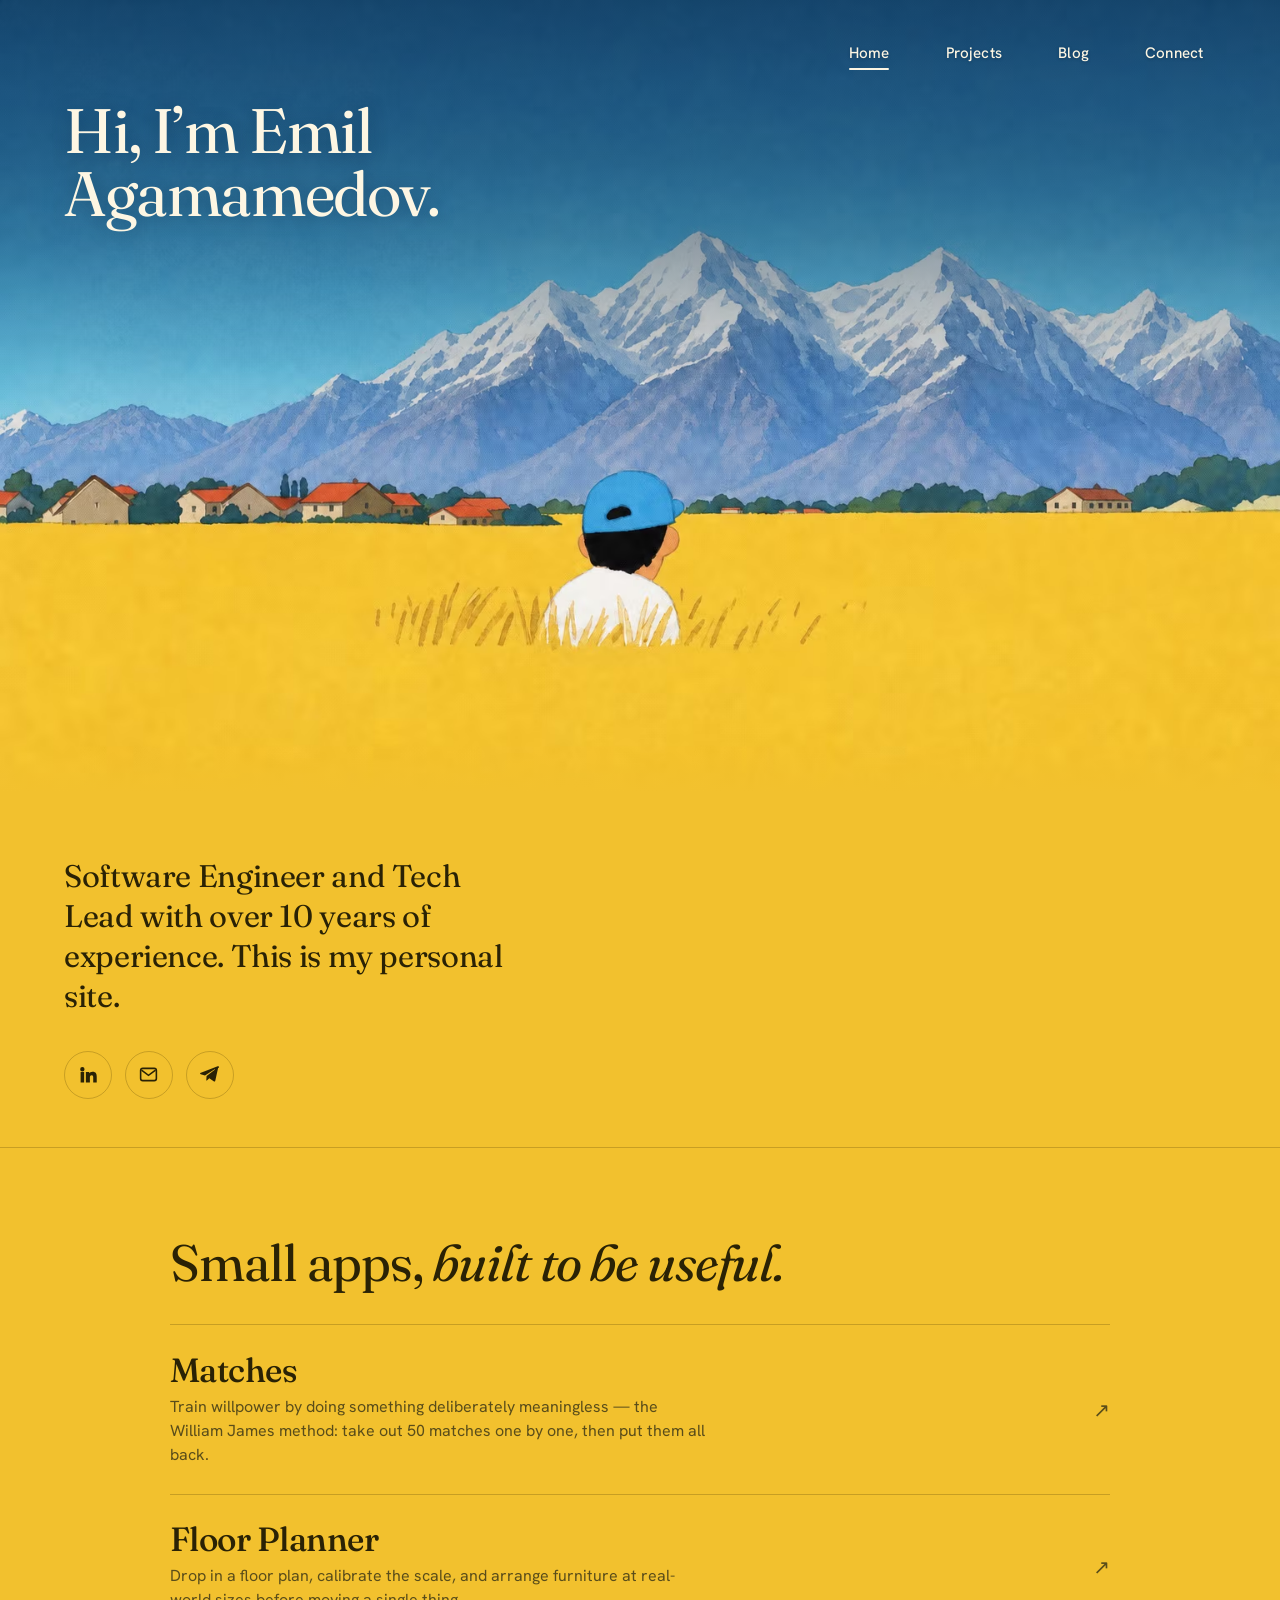
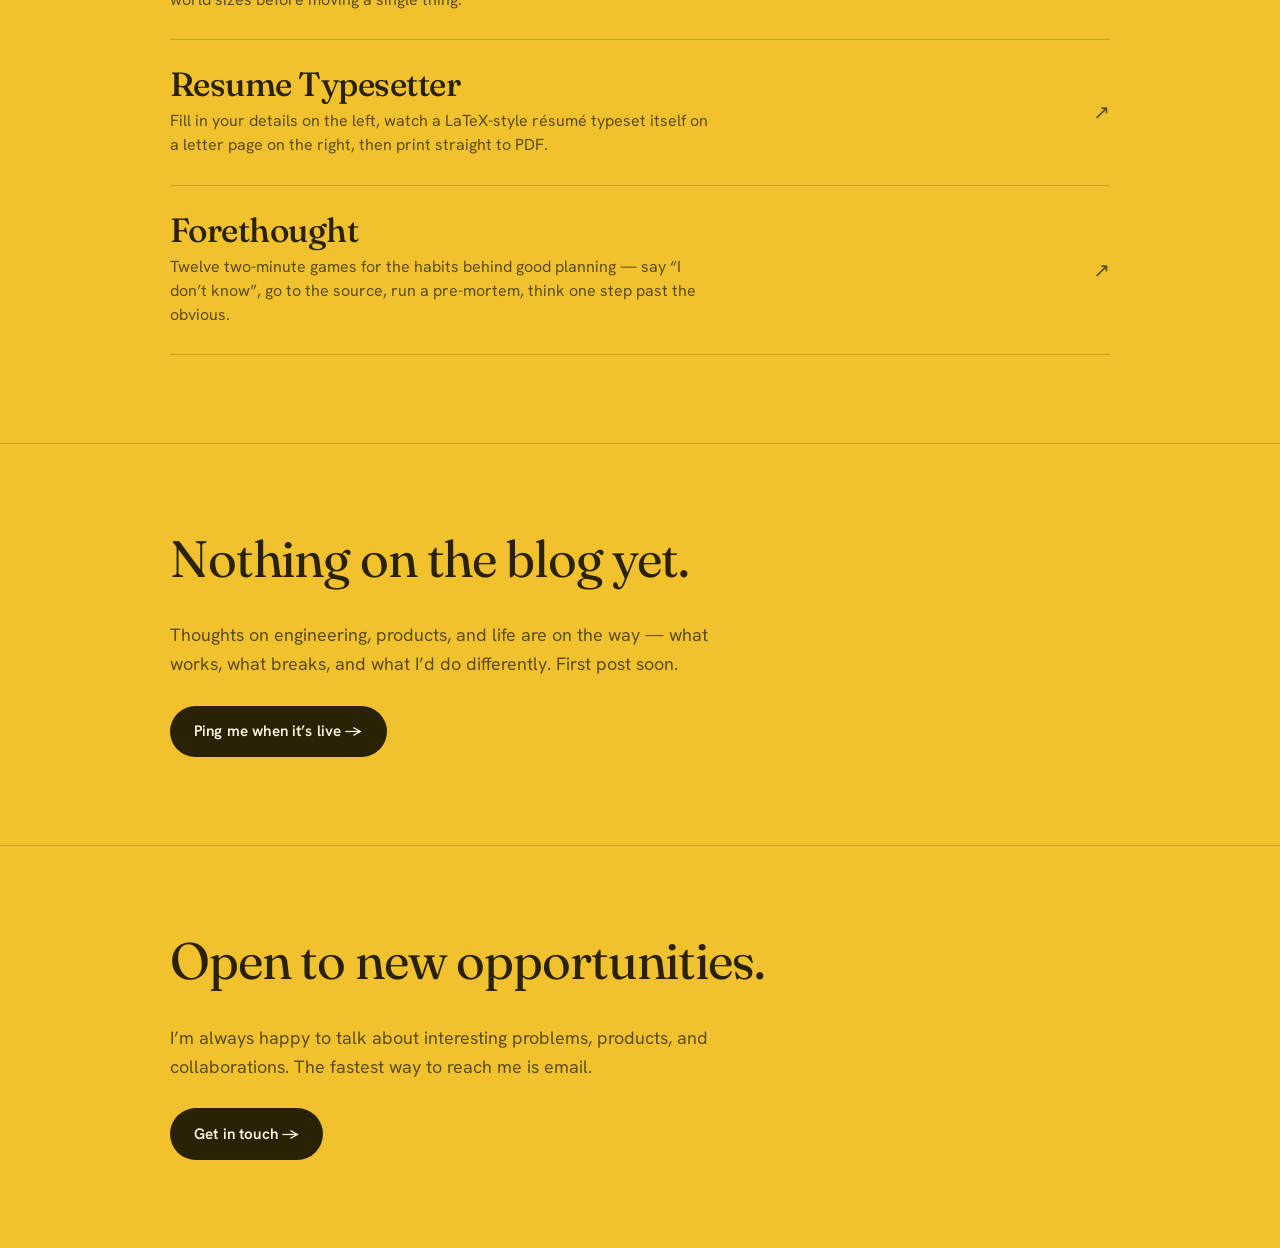
==== commit 7c21566c: "Add Forethought: twelve small games for planning habits One game per thinking habit: say "I don't kn" ====
--- a/index.html
+++ b/index.html
@@ -499,6 +499,15 @@
               <span class="entry-arrow" aria-hidden="true">&#8599;</span>
             </a>
           </li>
+          <li>
+            <a class="entry" href="forethought/">
+              <span class="entry-body">
+                <h3 class="entry-name">Forethought</h3>
+                <span class="entry-desc">Twelve two-minute games for the habits behind good planning — say “I don’t know”, go to the source, run a pre-mortem, think one step past the obvious.</span>
+              </span>
+              <span class="entry-arrow" aria-hidden="true">&#8599;</span>
+            </a>
+          </li>
         </ul>
       </div>
     </section>
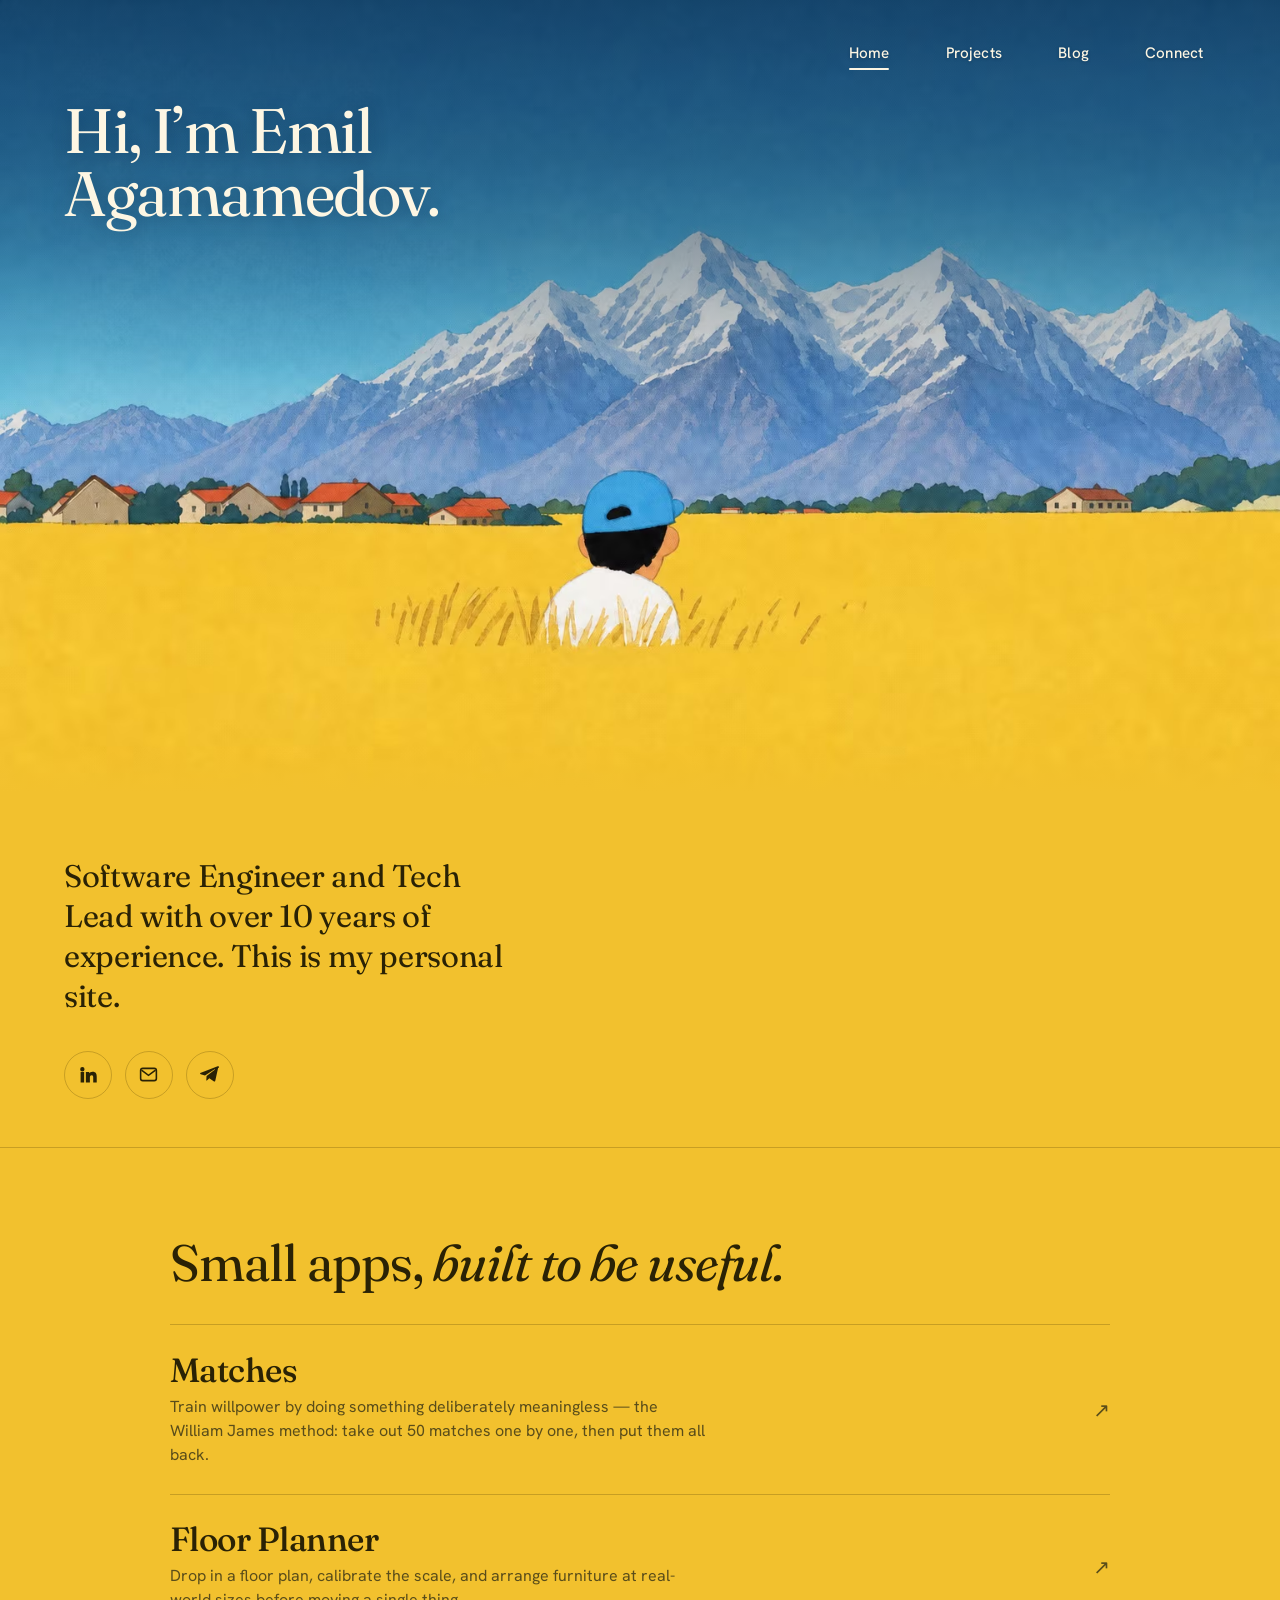
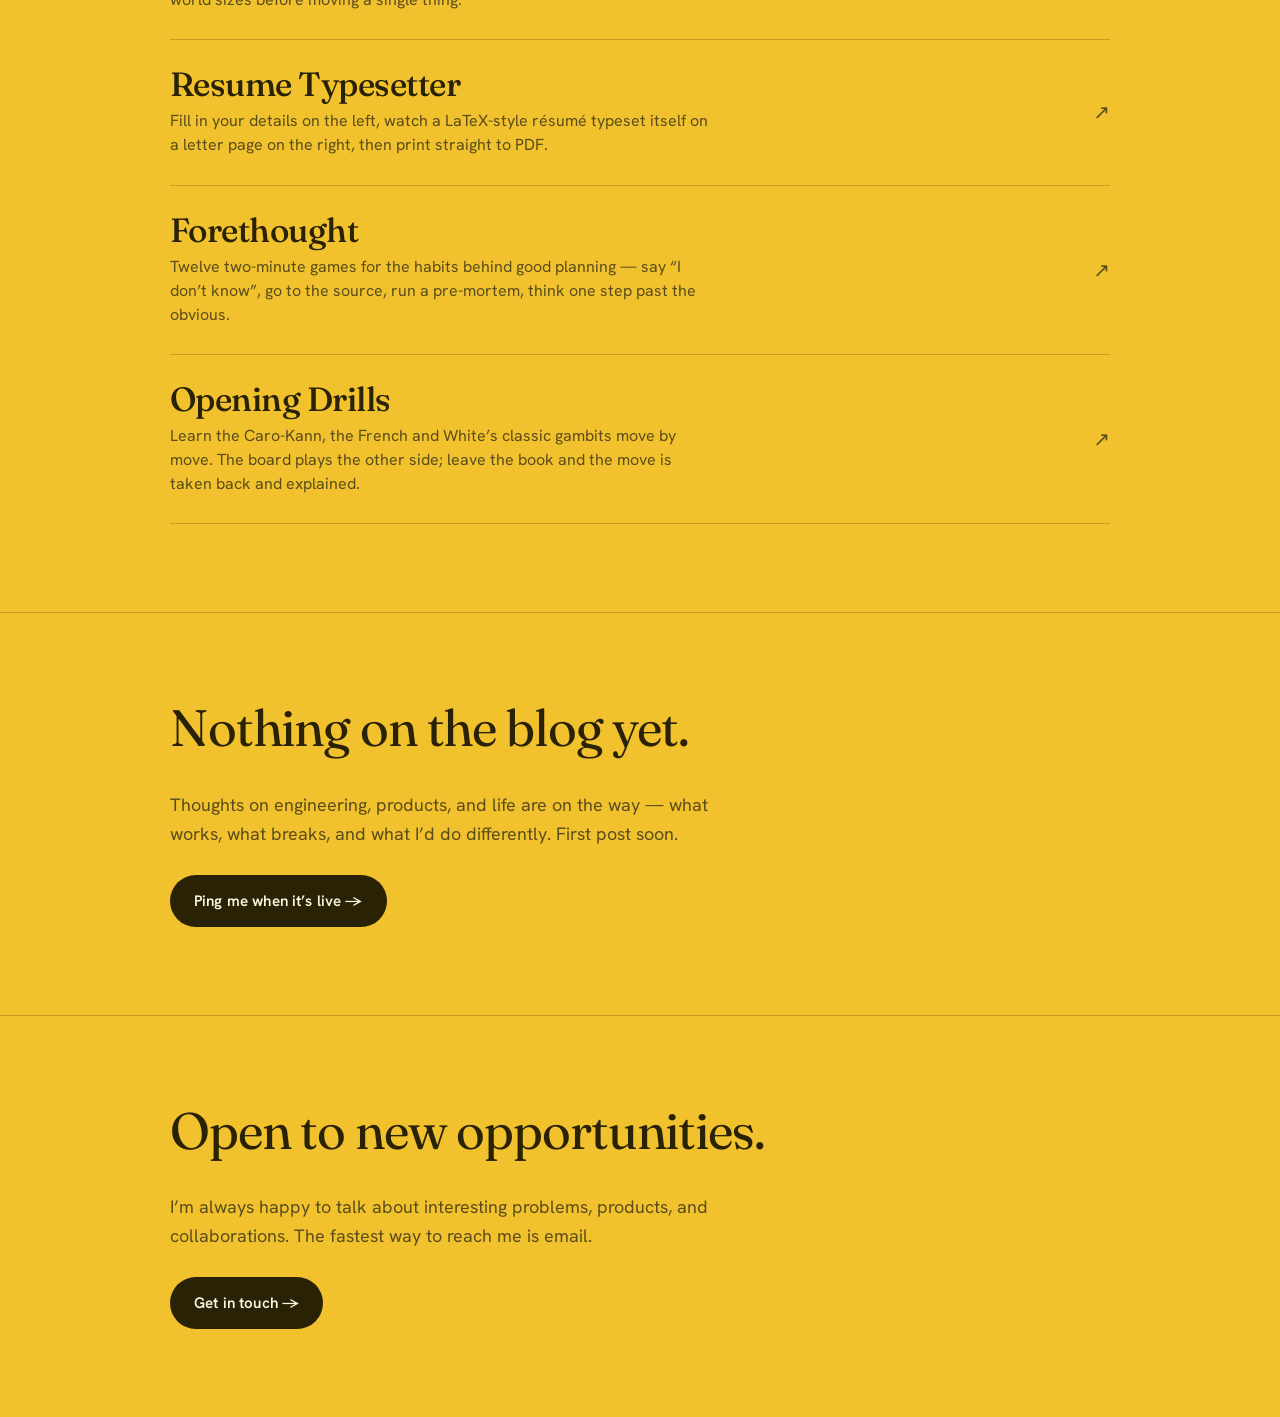
==== commit d3bfdea5: "Add Opening Drills: a chess opening trainer Study each opening's ideas, walk through its main lines " ====
--- a/index.html
+++ b/index.html
@@ -508,6 +508,15 @@
               <span class="entry-arrow" aria-hidden="true">&#8599;</span>
             </a>
           </li>
+          <li>
+            <a class="entry" href="chess_openings/">
+              <span class="entry-body">
+                <h3 class="entry-name">Opening Drills</h3>
+                <span class="entry-desc">Learn the Caro-Kann, the French and White&rsquo;s classic gambits move by move. The board plays the other side; leave the book and the move is taken back and explained.</span>
+              </span>
+              <span class="entry-arrow" aria-hidden="true">&#8599;</span>
+            </a>
+          </li>
         </ul>
       </div>
     </section>
